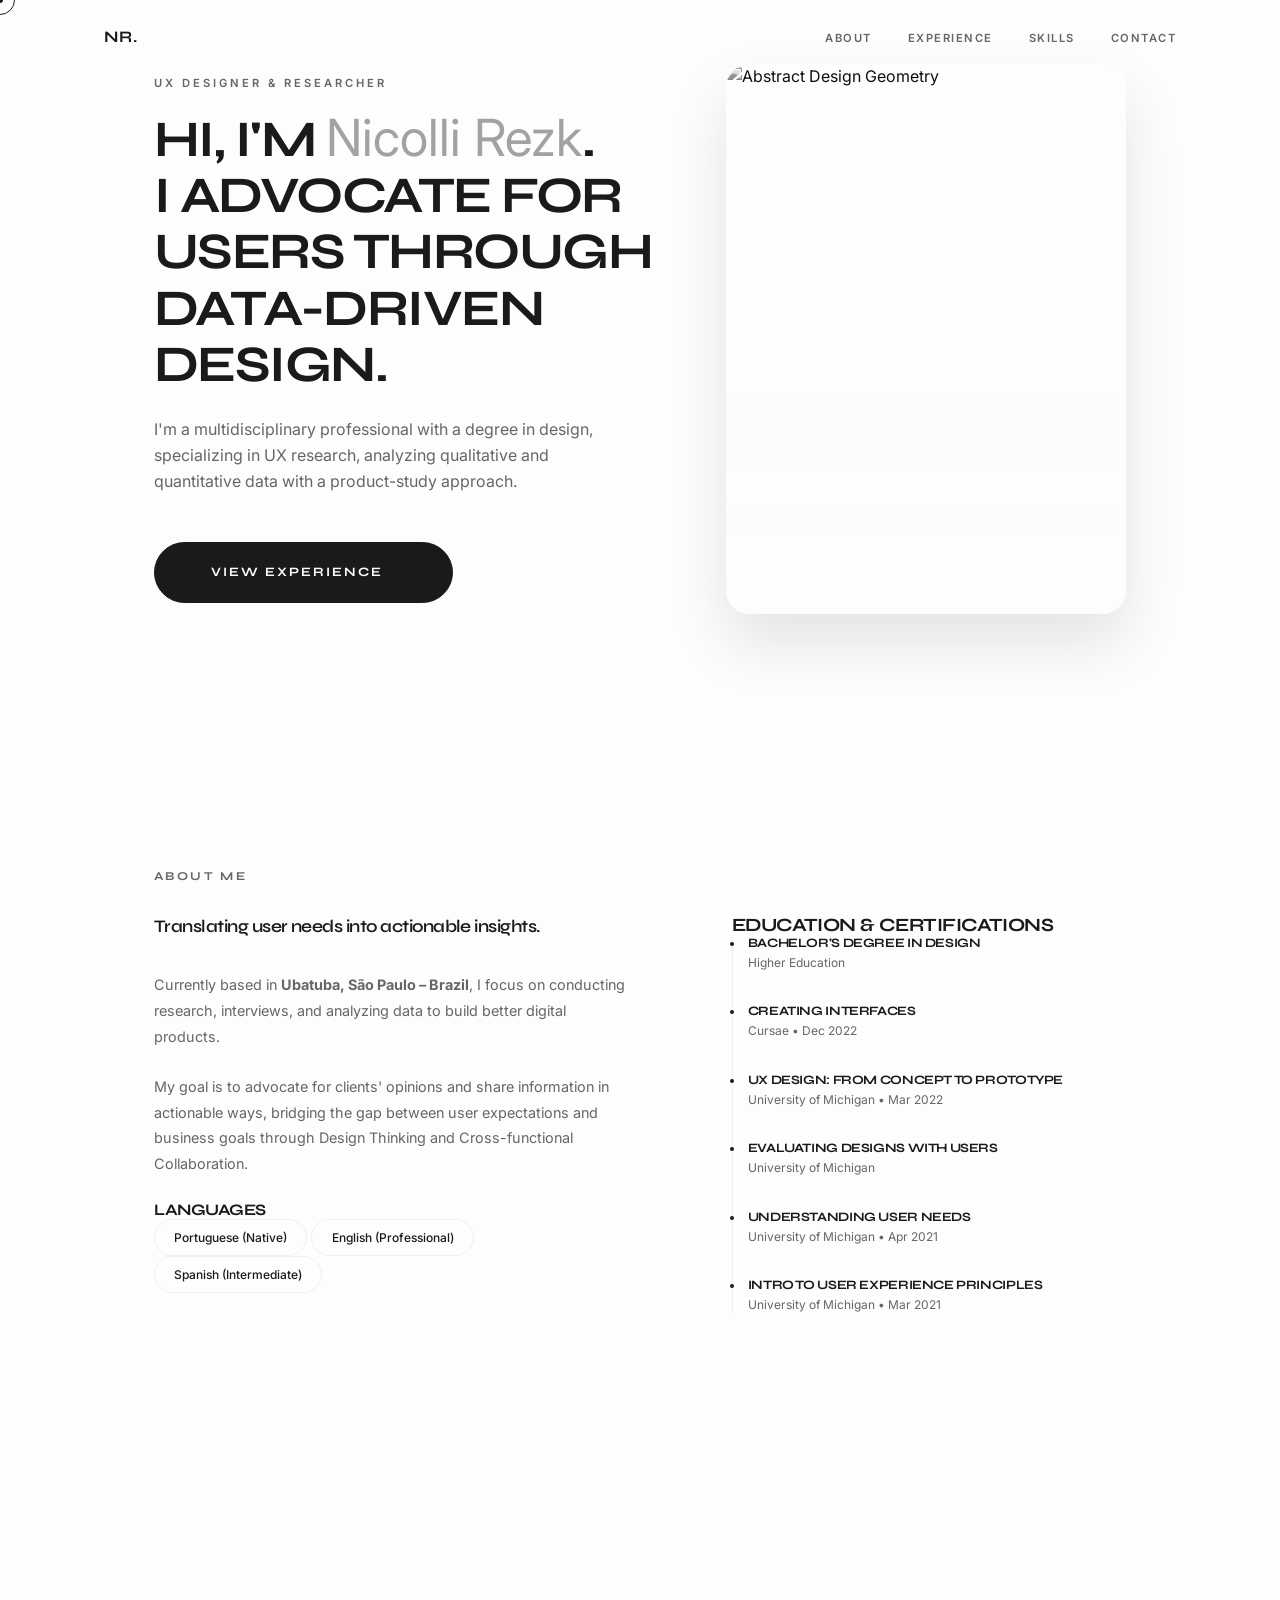
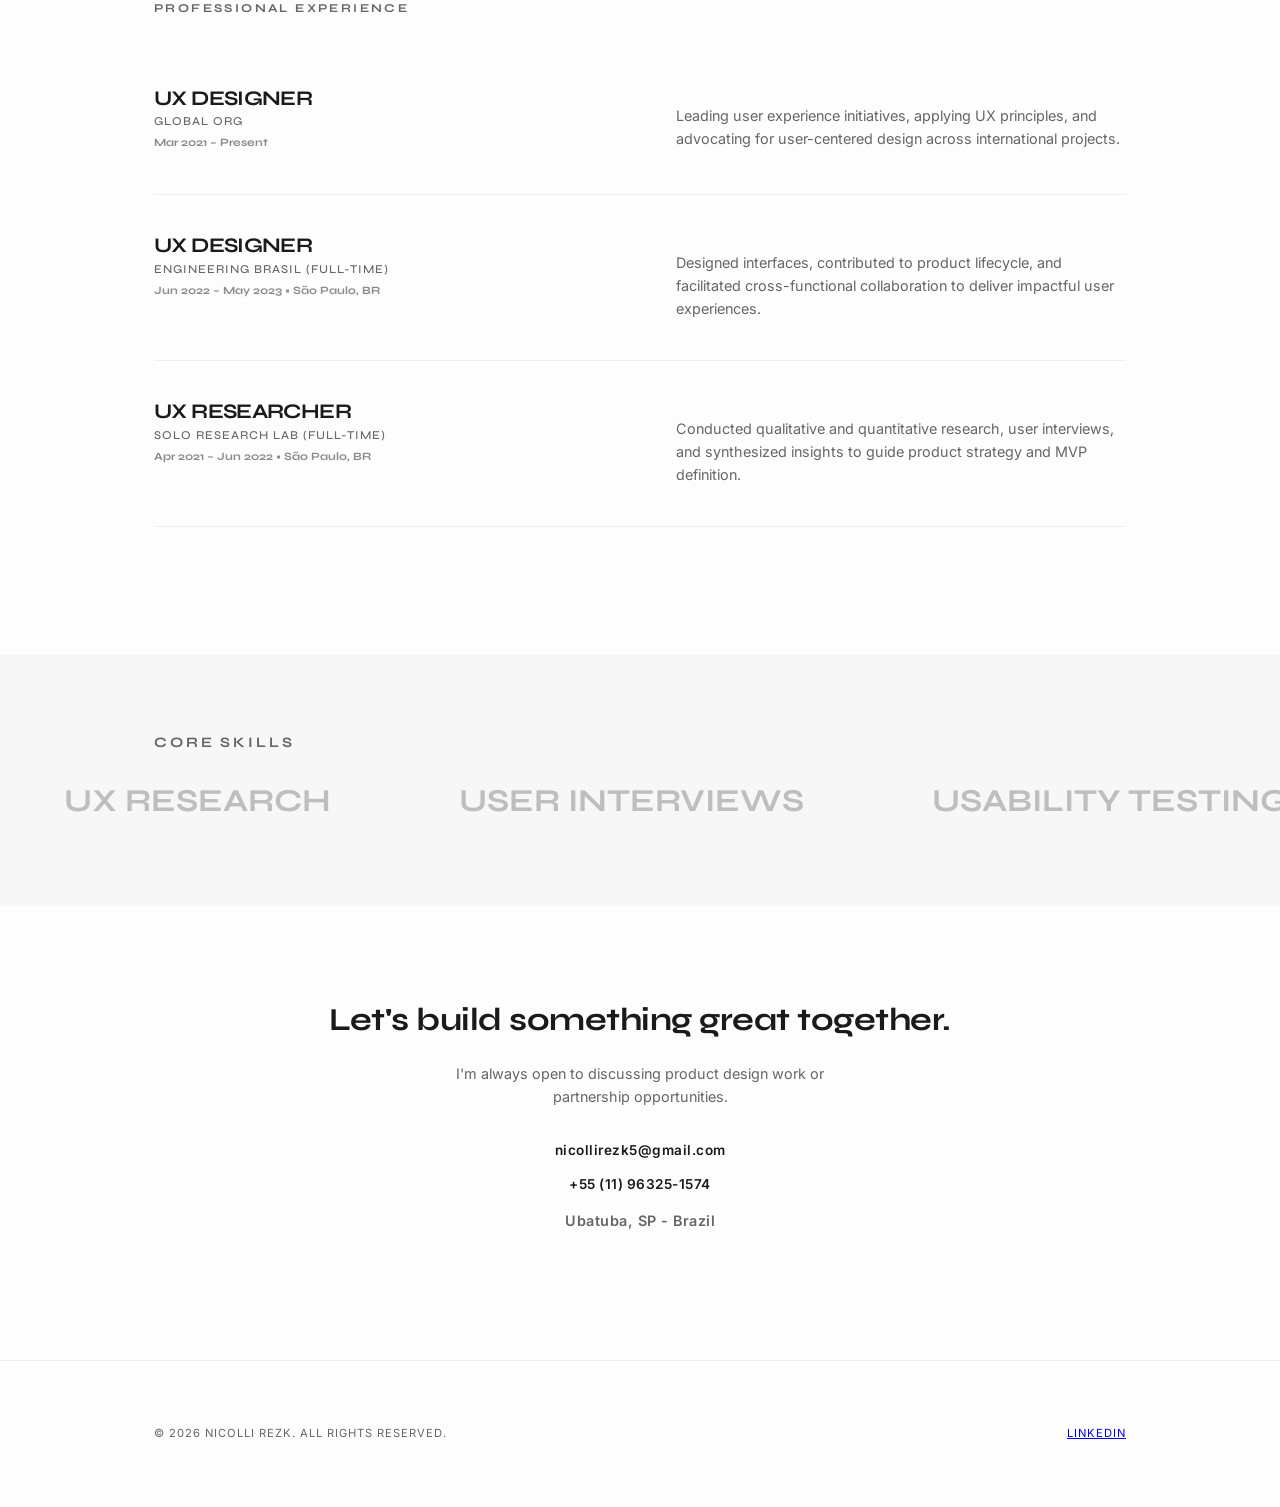
==== index.html @ 412aff03 "Initial commit: Portfolio UX Researcher" ====
<!DOCTYPE html>
<html lang="en">
<head>
    <meta charset="UTF-8">
    <meta name="viewport" content="width=device-width, initial-scale=1.0">
    <title>Nicolli Rezk | UX Designer & Researcher</title>
    <meta name="description" content="Portfolio of Nicolli Rezk, UX Designer and Researcher specializing in user-centric digital experiences.">
    <link rel="preconnect" href="https://fonts.googleapis.com">
    <link rel="preconnect" href="https://fonts.gstatic.com" crossorigin>
    <link href="https://fonts.googleapis.com/css2?family=Syne:wght@400;500;600;700;800&family=Inter:wght@300;400;500&display=swap" rel="stylesheet">
    <link rel="stylesheet" href="styles.css">
    <!-- Lucide Icons -->
    <script src="https://unpkg.com/lucide@latest"></script>
</head>
<body>
    
    <!-- Background Image -->
    <div class="bg-image"></div>

    <!-- Custom Cursor -->
    <div class="cursor"></div>
    <div class="cursor-follower"></div>

    <!-- Navigation -->
    <nav class="navbar" id="navbar">
        <div class="nav-container">
            <a href="#home" class="logo">NR.</a>
            <div class="nav-links">
                <a href="#about">About</a>
                <a href="#experience">Experience</a>
                <a href="#skills">Skills</a>
                <a href="#contact">Contact</a>
            </div>
            <div class="hamburger">
                <span></span>
                <span></span>
                <span></span>
            </div>
        </div>
    </nav>

    <main>
        <!-- Hero Section -->
        <section id="home" class="hero section">
            <div class="container hero-content">
                <div class="hero-text fade-up">
                    <p class="subtitle">UX Designer & Researcher</p>
                    <h1>Hi, I'm <span>Nicolli Rezk</span>. <br>I advocate for users through data-driven design.</h1>
                    <p class="description">
                        I'm a multidisciplinary professional with a degree in design, specializing in UX research, analyzing qualitative and quantitative data with a product-study approach.
                    </p>
                    <div class="hero-actions">
                        <a href="#experience" class="btn primary">View Experience</a>
                    </div>
                </div>
                
                <!-- Interactive Design Art -->
                <div class="hero-portrait-container fade-up">
                    <img src="https://images.unsplash.com/photo-1620641788421-7a1c342ea42e?q=80&w=2000&auto=format&fit=crop" alt="Abstract Design Geometry" class="hero-portrait">
                    <div class="portrait-overlay"></div>
                </div>
            </div>
            <div class="scroll-indicator">
                <div class="mouse">
                    <div class="wheel"></div>
                </div>
            </div>
        </section>

        <!-- About Section -->
        <section id="about" class="about section dark-section">
            <div class="container">
                <h2 class="section-title fade-up">About Me</h2>
                <div class="about-grid">
                    <div class="about-info fade-up delay-1">
                        <h3>Translating user needs into actionable insights.</h3>
                        <p>Currently based in <strong>Ubatuba, São Paulo – Brazil</strong>, I focus on conducting research, interviews, and analyzing data to build better digital products.</p>
                        <p>My goal is to advocate for clients' opinions and share information in actionable ways, bridging the gap between user expectations and business goals through Design Thinking and Cross-functional Collaboration.</p>
                        
                        <div class="languages mt-4">
                            <h4>Languages</h4>
                            <div class="tags">
                                <span class="tag">Portuguese (Native)</span>
                                <span class="tag">English (Professional)</span>
                                <span class="tag">Spanish (Intermediate)</span>
                            </div>
                        </div>
                    </div>
                    <div class="education fade-up delay-2">
                        <h3>Education & Certifications</h3>
                        <ul class="timeline">
                            <li>
                                <div class="timeline-dot"></div>
                                <h4>Bachelor's Degree in Design</h4>
                                <p>Higher Education</p>
                            </li>
                            <li>
                                <div class="timeline-dot"></div>
                                <h4>Creating Interfaces</h4>
                                <p>Cursae • Dec 2022</p>
                            </li>
                            <li>
                                <div class="timeline-dot"></div>
                                <h4>UX Design: From Concept to Prototype</h4>
                                <p>University of Michigan • Mar 2022</p>
                            </li>
                            <li>
                                <div class="timeline-dot"></div>
                                <h4>Evaluating Designs with Users</h4>
                                <p>University of Michigan</p>
                            </li>
                            <li>
                                <div class="timeline-dot"></div>
                                <h4>Understanding User Needs</h4>
                                <p>University of Michigan • Apr 2021</p>
                            </li>
                            <li>
                                <div class="timeline-dot"></div>
                                <h4>Intro to User Experience Principles</h4>
                                <p>University of Michigan • Mar 2021</p>
                            </li>
                        </ul>
                    </div>
                </div>
            </div>
        </section>

        <!-- Experience Section -->
        <section id="experience" class="experience section">
            <div class="container">
                <h2 class="section-title fade-up">Professional Experience</h2>
                <div class="experience-list">
                    
                    <div class="exp-card fade-up">
                        <div class="exp-header">
                            <div>
                                <h3>UX Designer</h3>
                                <h4>Global ORG</h4>
                            </div>
                            <span class="exp-date">Mar 2021 – Present</span>
                        </div>
                        <p class="exp-desc">Leading user experience initiatives, applying UX principles, and advocating for user-centered design across international projects.</p>
                    </div>

                    <div class="exp-card fade-up delay-1">
                        <div class="exp-header">
                            <div>
                                <h3>UX Designer</h3>
                                <h4>Engineering Brasil (Full-time)</h4>
                            </div>
                            <span class="exp-date">Jun 2022 – May 2023 • São Paulo, BR</span>
                        </div>
                        <p class="exp-desc">Designed interfaces, contributed to product lifecycle, and facilitated cross-functional collaboration to deliver impactful user experiences.</p>
                    </div>

                    <div class="exp-card fade-up delay-2">
                        <div class="exp-header">
                            <div>
                                <h3>UX Researcher</h3>
                                <h4>Solo Research Lab (Full-time)</h4>
                            </div>
                            <span class="exp-date">Apr 2021 – Jun 2022 • São Paulo, BR</span>
                        </div>
                        <p class="exp-desc">Conducted qualitative and quantitative research, user interviews, and synthesized insights to guide product strategy and MVP definition.</p>
                    </div>

                </div>
            </div>
        </section>

        <!-- Core Skills -->
        <section id="skills" class="skills-carousel-section">
            <h2 class="section-title container">Core Skills</h2>
            <div class="skills-marquee">
                <div class="skills-track">
                    <div class="skill-item">UX Research</div>
                    <div class="skill-item">User Interviews</div>
                    <div class="skill-item">Usability Testing</div>
                    <div class="skill-item">Journey Mapping</div>
                    <div class="skill-item">Personas</div>
                    <div class="skill-item">Wireframing</div>
                    <div class="skill-item">Prototyping</div>
                    <div class="skill-item">Information Architecture</div>
                    <div class="skill-item">Data Analysis</div>
                    <div class="skill-item">Design Thinking</div>
                    <!-- Duplicate for Infinite effect -->
                    <div class="skill-item">UX Research</div>
                    <div class="skill-item">User Interviews</div>
                    <div class="skill-item">Usability Testing</div>
                    <div class="skill-item">Journey Mapping</div>
                    <div class="skill-item">Personas</div>
                    <div class="skill-item">Wireframing</div>
                    <div class="skill-item">Prototyping</div>
                    <div class="skill-item">Information Architecture</div>
                    <div class="skill-item">Data Analysis</div>
                    <div class="skill-item">Design Thinking</div>
                </div>
            </div>
        </section>

        <!-- Contact / Footer -->
        <section id="contact" class="contact section">
            <div class="container contact-container fade-up">
                <h2>Let's build something great together.</h2>
                <p>I'm always open to discussing product design work or partnership opportunities.</p>
                
                <div class="contact-info">
                    <a href="mailto:nicollirezk5@gmail.com" class="contact-link">
                        <i data-lucide="mail" class="icon"></i> nicollirezk5@gmail.com
                    </a>
                    <a href="tel:+5511963251574" class="contact-link">
                        <i data-lucide="phone" class="icon"></i> +55 (11) 96325-1574
                    </a>
                    <p class="contact-link">
                        <i data-lucide="map-pin" class="icon"></i> Ubatuba, SP - Brazil
                    </p>
                </div>
            </div>
        </section>
    </main>

    <footer class="footer">
        <div class="container footer-content">
            <p>&copy; 2026 Nicolli Rezk. All rights reserved.</p>
            <div class="footer-social">
                <a href="https://www.linkedin.com/in/nicolli-rezk-496417206/" target="_blank" rel="noopener noreferrer">LinkedIn</a>
            </div>
        </div>
    </footer>

    <script src="script.js"></script>
    <script>
        lucide.createIcons();
    </script>
</body>
</html>
---- styles.css ----
:root {
    --bg-primary: #fdfdfd; 
    --bg-secondary: #f7f7f7;
    --text-primary: #1a1a1a; 
    --text-secondary: #666666;
    --accent: #000000;
    --border-color: rgba(0, 0, 0, 0.06);
    --font-heading: 'Syne', sans-serif;
    --font-body: 'Inter', sans-serif;
    --transition: all 0.5s cubic-bezier(0.2, 1, 0.3, 1);
}

@media (prefers-color-scheme: dark) {
    :root {
        --bg-primary: #0a0a0a;
        --bg-secondary: #111111;
        --text-primary: #f0f0f0;
        --text-secondary: #999999;
        --accent: #ffffff;
        --border-color: rgba(255, 255, 255, 0.06);
    }
}

* { margin: 0; padding: 0; box-sizing: border-box; }
html { scroll-behavior: smooth; font-size: 16px; }
body {
    font-family: var(--font-body);
    background-color: var(--bg-primary);
    color: var(--text-primary);
    line-height: 1.6;
    overflow-x: hidden;
    cursor: none;
    -webkit-font-smoothing: antialiased;
}

/* Background Image - Topographical Abstract Drawing */
.bg-image {
    position: fixed;
    top: 0; left: 0;
    width: 100vw; height: 100vh;
    background-image: url('https://images.unsplash.com/photo-1508739773434-c26b3d09e071?q=80&w=2000&auto=format&fit=crop');
    background-size: cover;
    background-position: center;
    opacity: 0.1; /* High-end subtlety */
    z-index: -2;
    pointer-events: none;
    filter: grayscale(100%) contrast(1.3) brightness(1);
    mix-blend-mode: multiply;
}

/* Grainy Texture Overlay */
body::after {
    content: "";
    position: fixed;
    top: 0; left: 0;
    width: 100%; height: 100%;
    background-image: url('https://grainy-gradients.vercel.app/noise.svg');
    opacity: 0.05;
    pointer-events: none;
    z-index: 9999;
    filter: contrast(150%) brightness(1000%);
}

/* Cursor */
.cursor { width: 6px; height: 6px; background: var(--text-primary); border-radius: 50%; position: fixed; pointer-events: none; z-index: 10000; transform: translate(-50%, -50%); }
.cursor-follower { width: 30px; height: 30px; border: 1px solid var(--text-primary); border-radius: 50%; position: fixed; pointer-events: none; z-index: 9999; transform: translate(-50%, -50%); transition: width 0.3s, height 0.3s, opacity 0.3s; }

/* Typography */
h1, h2, h3, h4, .logo { font-family: var(--font-heading); font-weight: 700; letter-spacing: -0.03em; line-height: 1.1; text-transform: uppercase; }
.section-title { font-size: 0.75rem; font-weight: 700; letter-spacing: 0.2em; color: var(--text-secondary); margin-bottom: 2rem; display: block; text-transform: uppercase; }

/* Navbar */
.navbar { position: fixed; top: 0; width: 100%; padding: 1.5rem 0; z-index: 1000; transition: var(--transition); }
.nav-container { display: flex; justify-content: space-between; align-items: center; max-width: 1200px; margin: 0 auto; padding: 0 5%; }
.logo { font-size: 1rem; text-decoration: none; color: var(--text-primary); letter-spacing: 1px; }
.nav-links a { text-decoration: none; color: var(--text-secondary); margin-left: 2rem; font-size: 0.7rem; font-weight: 600; letter-spacing: 1.5px; text-transform: uppercase; transition: var(--transition); }
.nav-links a:hover { color: var(--text-primary); }

/* Sections */
.section { padding: 8rem 0; }
.container { max-width: 1100px; margin: 0 auto; padding: 0 5%; }

/* Hero */
.hero { min-height: 80vh; display: flex; flex-direction: column; justify-content: center; padding-top: 4rem; }

/* Hero Portrait Interactivity */
.hero-content {
    display: flex;
    justify-content: space-between;
    align-items: center;
    gap: 4rem;
}

.hero-text {
    flex: 1.2;
    z-index: 10;
}

.hero-portrait-container {
    flex: 0 0 400px;
    height: 550px;
    position: relative;
    border-radius: 24px;
    overflow: hidden;
    cursor: pointer;
    box-shadow: 0 30px 60px rgba(0,0,0,0.1);
    transition: all 0.8s cubic-bezier(0.2, 1, 0.3, 1);
}

.hero-portrait {
    width: 100%;
    height: 100%;
    object-fit: cover;
    filter: grayscale(100%) contrast(1.1);
    transition: all 1.2s cubic-bezier(0.19, 1, 0.22, 1);
}

.hero-portrait-container:hover .hero-portrait {
    filter: grayscale(0%) contrast(1.1) brightness(1.0);
    transform: scale(1.05);
}

.portrait-overlay {
    position: absolute;
    top: 0; left: 0;
    width: 100%; height: 100%;
    background: linear-gradient(to bottom, transparent 60%, var(--bg-primary) 100%);
    pointer-events: none;
    z-index: 11;
}

.hero-portrait-container:hover {
    transform: translateY(-10px);
    box-shadow: 0 40px 100px rgba(0, 0, 0, 0.15); /* Sleek Shadow */
}

@media (max-width: 992px) {
    .hero-content {
        flex-direction: column;
        text-align: center;
        gap: 3rem;
    }
    .hero-portrait-container {
        flex: 0 0 auto;
        width: 100%;
        max-width: 320px;
        height: 420px;
    }
}

.subtitle { font-size: 0.7rem; font-weight: 600; color: var(--text-secondary); margin-bottom: 1rem; letter-spacing: 3px; text-transform: uppercase; }
.hero h1 { font-size: clamp(2rem, 5vw, 3.2rem); margin-bottom: 1.5rem; max-width: 900px; }
.hero h1 span { font-weight: 400; opacity: 0.4; font-family: var(--font-body); text-transform: none; letter-spacing: 0; }
.hero .description { font-size: 1rem; max-width: 450px; color: var(--text-secondary); margin-bottom: 3rem; font-weight: 400; }

/* Buttons - Premium Design */
.btn {
    display: inline-flex; align-items: center; justify-content: center;
    padding: 1.2rem 3.5rem; border-radius: 100px;
    text-decoration: none; font-weight: 700; font-family: var(--font-heading);
    text-transform: uppercase; font-size: 0.8rem; letter-spacing: 2px;
    transition: all 0.5s cubic-bezier(0.19, 1, 0.22, 1);
    position: relative; overflow: hidden; z-index: 1;
}

.btn.primary {
    background: var(--text-primary);
    color: var(--bg-primary);
    border: 1px solid var(--text-primary);
}

.btn.primary::before {
    content: '';
    position: absolute; top: 0; left: 0; width: 0%; height: 100%;
    background: var(--bg-primary);
    transition: all 0.5s cubic-bezier(0.19, 1, 0.22, 1);
    z-index: -1;
}

.btn.primary:hover {
    color: var(--text-primary);
    transform: translateY(-5px);
}

.btn.primary:hover::before {
    width: 100%;
}

.btn.primary::after {
    content: ' →';
    opacity: 0;
    transform: translateX(-10px);
    transition: all 0.5s cubic-bezier(0.19, 1, 0.22, 1);
}

.btn.primary:hover::after {
    opacity: 1;
    transform: translateX(5px);
}

.btn.secondary {
    margin-left: 1.5rem;
    border: 1px solid var(--border-color);
    color: var(--text-secondary);
}

.btn.secondary:hover {
    border-color: var(--text-primary);
    color: var(--text-primary);
    background: var(--bg-secondary);
}

/* About & Education */
.about-grid { display: grid; grid-template-columns: 1.1fr 0.9fr; gap: 6rem; margin-top: 2rem; }
.about-info h3 { font-size: 1.1rem; line-height: 1.4; margin-bottom: 2rem; text-transform: none; font-weight: 600; }
.about-info p { color: var(--text-secondary); margin-bottom: 1.5rem; font-size: 0.9rem; line-height: 1.8; }
.tag { 
    padding: 0.5rem 1.2rem; 
    border: 1px solid var(--border-color); 
    border-radius: 100px; 
    font-size: 0.75rem; 
    font-weight: 500; 
    color: var(--text-primary); 
    display: inline-flex;
    align-items: center;
    white-space: nowrap;
    transition: var(--transition);
}

.tag:hover {
    border-color: var(--text-primary);
    background: var(--bg-secondary);
}

.timeline h3 { font-size: 0.7rem; font-weight: 700; color: var(--text-secondary); margin-bottom: 2rem; text-transform: uppercase; letter-spacing: 2px; }
.timeline { list-style: none; position: relative; padding-left: 1rem; }
.timeline::before { content: ''; position: absolute; left: 0; top: 5px; bottom: 0; width: 1px; background-color: var(--border-color); }
.timeline li { margin-bottom: 2rem; position: relative; }
.timeline-dot { position: absolute; left: -1rem; top: 6px; width: 4px; height: 4px; border-radius: 50%; background-color: var(--text-primary); transform: translateX(-2px); }
.timeline h4 { font-size: 0.8rem; font-weight: 700; margin-bottom: 0.2rem; text-transform: uppercase; }
.timeline p { color: var(--text-secondary); font-size: 0.75rem; }

/* Experience */
.exp-card { padding: 2.5rem 0; border-bottom: 1px solid var(--border-color); display: flex; justify-content: space-between; align-items: flex-start; }
.exp-header h3 { font-size: 1.3rem; margin-bottom: 0.3rem; }
.exp-header h4 { font-size: 0.75rem; color: var(--text-secondary); font-weight: 500; letter-spacing: 1px; }
.exp-date { font-family: var(--font-heading); font-size: 0.7rem; font-weight: 700; opacity: 0.5; }
.exp-desc { font-size: 0.9rem; color: var(--text-secondary); max-width: 450px; margin-top: 1rem; }

/* Skills Carousel (Marquee) */
.skills-carousel-section { padding: 5rem 0; overflow: hidden; background: var(--bg-secondary); }
.skills-carousel-section .section-title { font-size: 0.9rem; margin-bottom: 1.5rem; }
.skills-marquee { display: flex; overflow: hidden; user-select: none; }
.skills-track { display: flex; flex-shrink: 0; white-space: nowrap; animation: marquee 60s linear infinite; }
.skills-track:hover { animation-play-state: paused; }
.skills-carousel-section .skill-item {
    font-family: var(--font-heading); 
    font-size: clamp(1.2rem, 3vw, 2rem);
    font-weight: 700; 
    text-transform: uppercase; 
    letter-spacing: 0px;
    padding: 0 4rem; 
    color: var(--text-primary); 
    opacity: 0.25; 
    transition: 0.5s cubic-bezier(0.2, 1, 0.3, 1);
}
.skills-carousel-section .skill-item:hover { 
    opacity: 1; 
    transform: scale(1.05);
}

@keyframes marquee {
    from { transform: translateX(0); }
    to { transform: translateX(-50%); }
}

/* Contact (Smaller) */
.contact { padding: 6rem 0; text-align: center; }
.contact h2 { font-size: clamp(1.5rem, 4vw, 2rem); margin-bottom: 1.5rem; text-transform: none; letter-spacing: -0.5px; }
.contact p { font-size: 0.9rem; color: var(--text-secondary); margin-bottom: 2rem; max-width: 400px; margin-left: auto; margin-right: auto; }
.contact-info { display: flex; flex-direction: column; gap: 0.8rem; align-items: center; }
.contact-link { font-size: 0.85rem; font-weight: 600; text-decoration: none; color: var(--text-primary); transition: 0.3s; letter-spacing: 0.5px; }
.contact-link:hover { opacity: 0.6; }

/* Footer */
.footer { padding: 4rem 0; border-top: 1px solid var(--border-color); }
.footer-content { display: flex; justify-content: space-between; color: var(--text-secondary); font-size: 0.7rem; letter-spacing: 1px; text-transform: uppercase; }

/* Mobile Navigation - Premium Refinement */
.hamburger {
    display: none;
    flex-direction: column;
    gap: 6px;
    cursor: pointer;
    z-index: 2000;
}

.hamburger span {
    width: 25px;
    height: 2px;
    background-color: var(--text-primary);
    transition: var(--transition);
}

@media (max-width: 768px) {
    /* Base Spacing */
    .section { padding: 5rem 0; }
    .container { padding: 0 10%; }
    
    /* Premium Fullscreen Menu */
    .hamburger { 
        display: flex; 
        flex-direction: column;
        justify-content: space-between;
        width: 30px;
        height: 20px;
        cursor: pointer;
        z-index: 2000;
    }
    
    .hamburger span {
        width: 100%;
        height: 2px;
        background-color: var(--text-primary);
        transition: all 0.3s ease;
    }
    
    .hamburger.toggle span:nth-child(1) {
        transform: translateY(9px) rotate(45deg);
    }
    .hamburger.toggle span:nth-child(2) {
        opacity: 0;
    }
    .hamburger.toggle span:nth-child(3) {
        transform: translateY(-9px) rotate(-45deg);
    }

    .nav-links {
        position: fixed; top: 0; right: -100%;
        width: 100%; height: 100vh;
        background-color: var(--bg-primary);
        display: flex; flex-direction: column;
        justify-content: center; align-items: center;
        gap: 2rem; transition: all 0.6s cubic-bezier(0.23, 1, 0.32, 1);
        z-index: 1500;
    }
    .nav-links.active { right: 0; }
    .nav-links a { font-size: 1.8rem; font-weight: 800; }

    /* Hero Mobile Redesign - Image First */
    .hero { min-height: 100vh; padding-top: 6rem; display: block; text-align: center; }
    .hero-content { display: block; }
    
    .hero-portrait-container {
        width: 100%; height: 350px;
        margin-bottom: 3rem;
        border-radius: 20px;
        flex: none;
    }

    .hero-text { text-align: center; }
    .hero h1 { font-size: 2.2rem; line-height: 1.1; margin-bottom: 1.5rem; letter-spacing: -1px; }
    .hero .description { font-size: 1rem; margin: 0 auto 3rem; line-height: 1.6; max-width: 100%; }
    
    /* About Mobile Redesign */
    .about-grid { display: block; margin-top: 2rem; }
    .about-info { margin-bottom: 5rem; text-align: left; }
    .about-info h3 { font-size: 1.2rem; line-height: 1.3; margin-bottom: 2rem; color: var(--text-primary); }
    .about-info p { font-size: 0.95rem; line-height: 1.8; margin-bottom: 1.5rem; opacity: 0.9; }
    
    .tags { gap: 0.4rem; margin-top: 2rem; }
    .tag { padding: 0.4rem 1rem; font-size: 0.65rem; }

    .education { border-top: 1px solid var(--border-color); padding-top: 4rem; margin-top: 2rem; }
    .education h3 { margin-bottom: 2.5rem; font-size: 0.75rem; }
    .timeline li { margin-bottom: 2.5rem; }
    .timeline h4 { font-size: 0.9rem; margin-bottom: 0.3rem; }
    .timeline p { font-size: 0.8rem; line-height: 1.5; }

    /* Experience Mobile Redesign */
    .exp-card { padding: 2.5rem 0; border-bottom: 1px solid var(--border-color); display: block; text-align: left; }
    .exp-header { display: block; margin-bottom: 1rem; }
    .exp-header h3 { font-size: 1.25rem; margin-bottom: 0.3rem; }
    .exp-date { display: block; margin-top: 0.5rem; opacity: 0.6; font-size: 0.7rem; }
    .exp-desc { font-size: 0.9rem; line-height: 1.6; margin-top: 1rem; opacity: 0.8; }

    /* Contact Mobile Redesign */
    .contact { text-align: center; padding: 4rem 0; }
    .contact h2 { font-size: 1.8rem; }
    .contact-link { font-size: 1.1rem; margin: 0 0 1rem 0; display: block; }

    /* Hygiene */
    .cursor, .cursor-follower { display: none !important; }
    body { cursor: auto !important; }
    .btn { width: 100%; margin: 1rem 0 0 0 !important; }
}
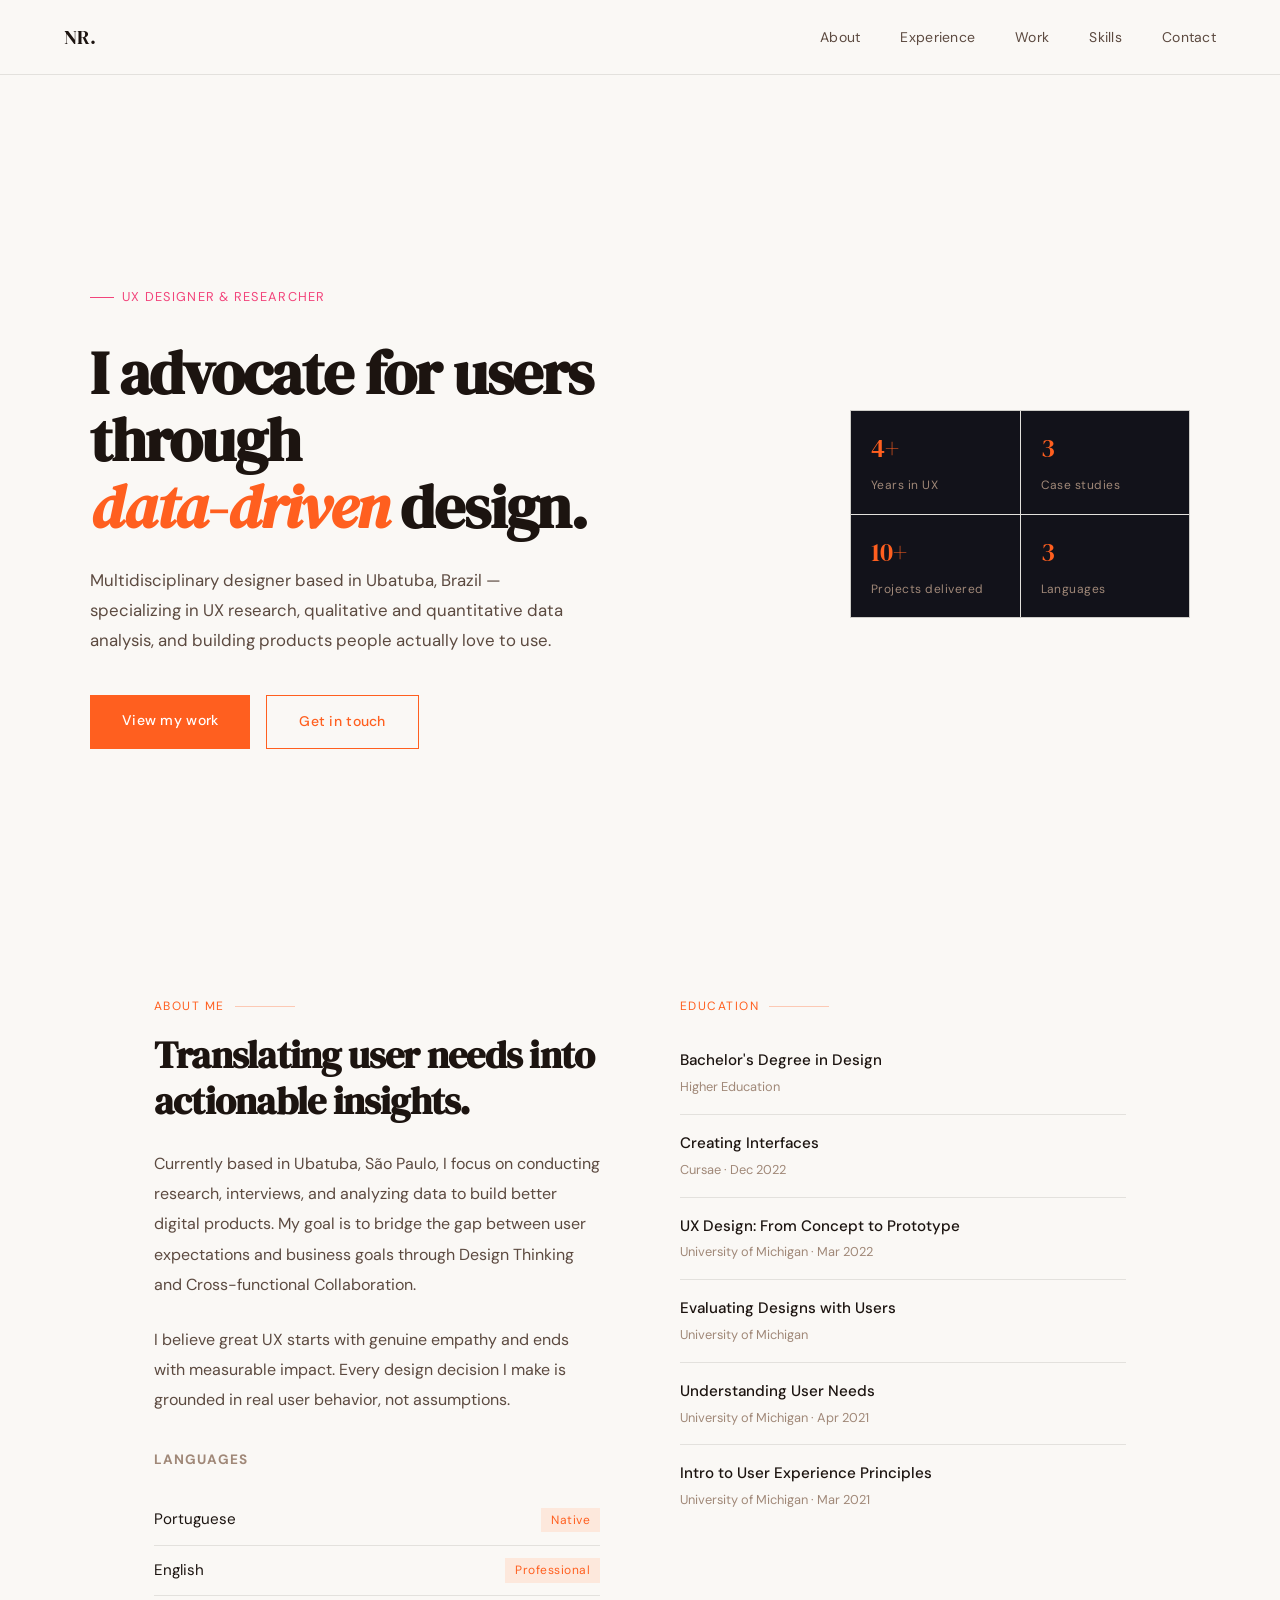
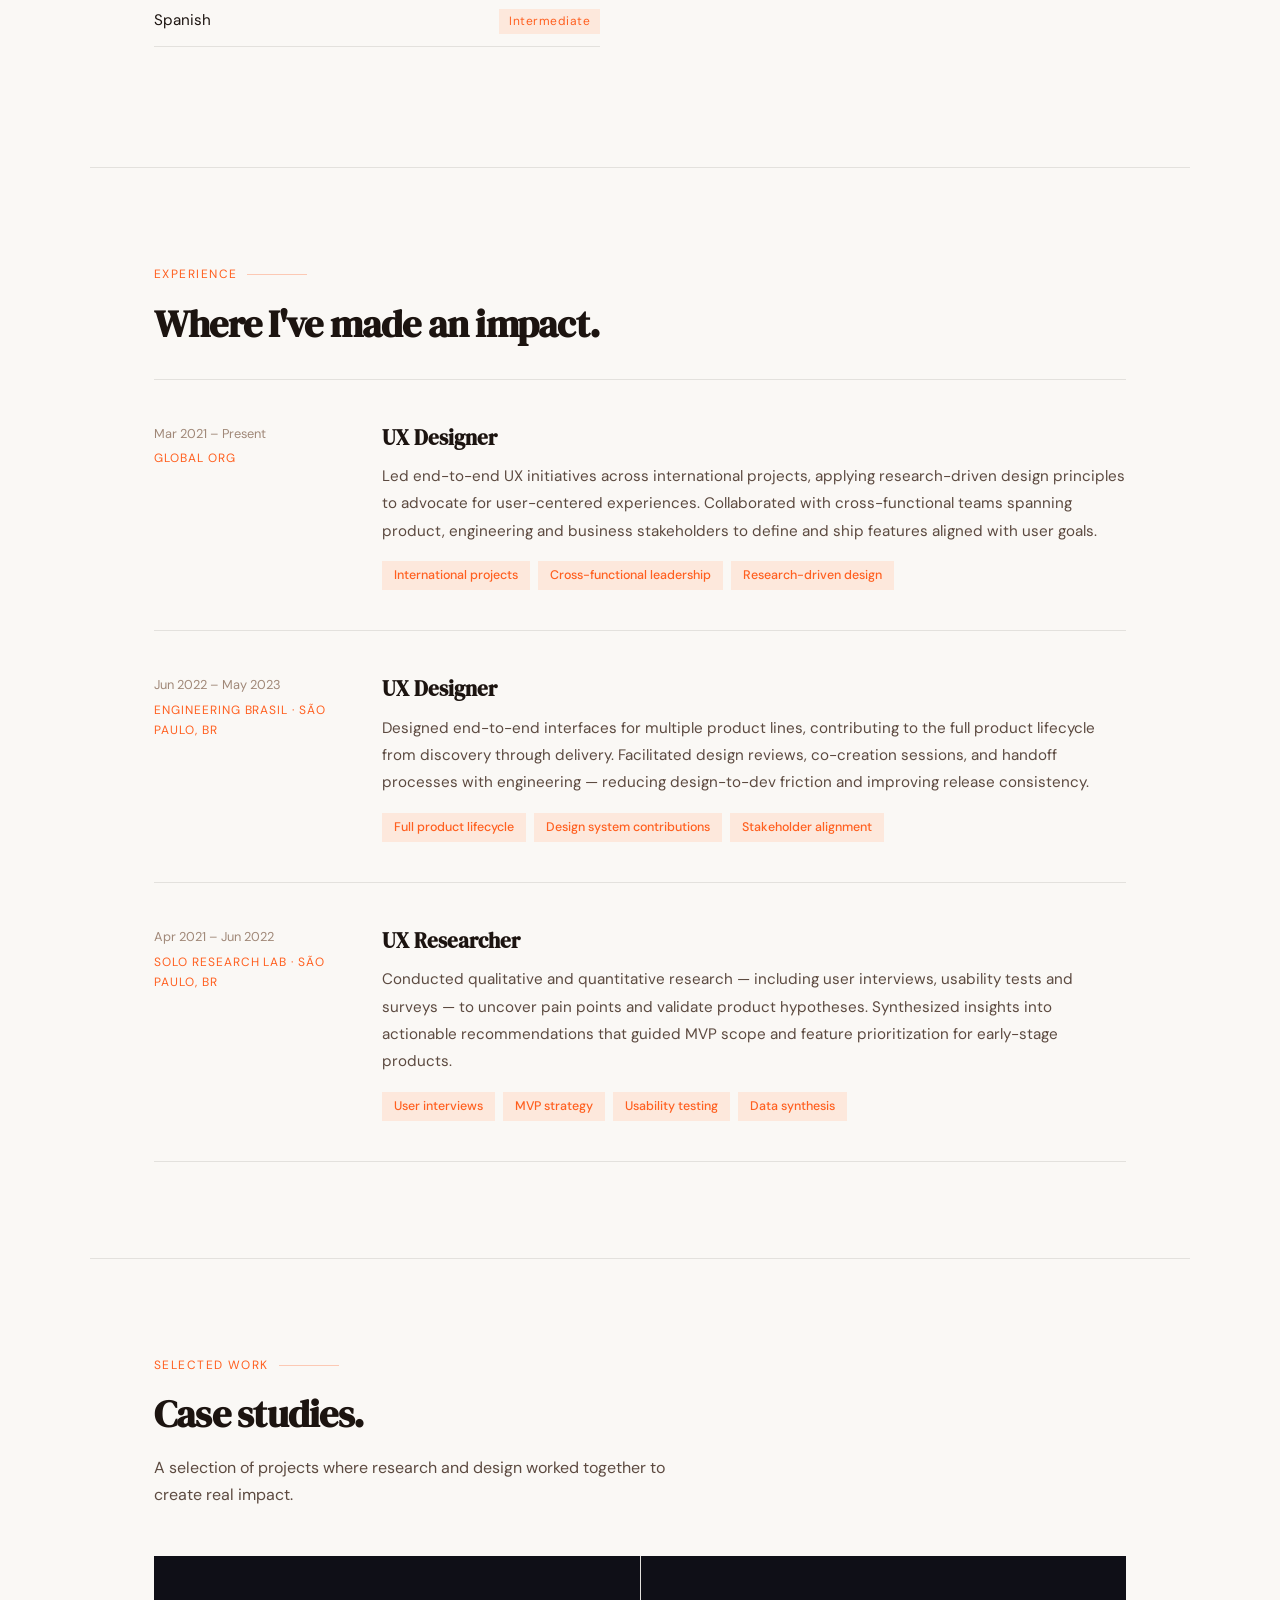
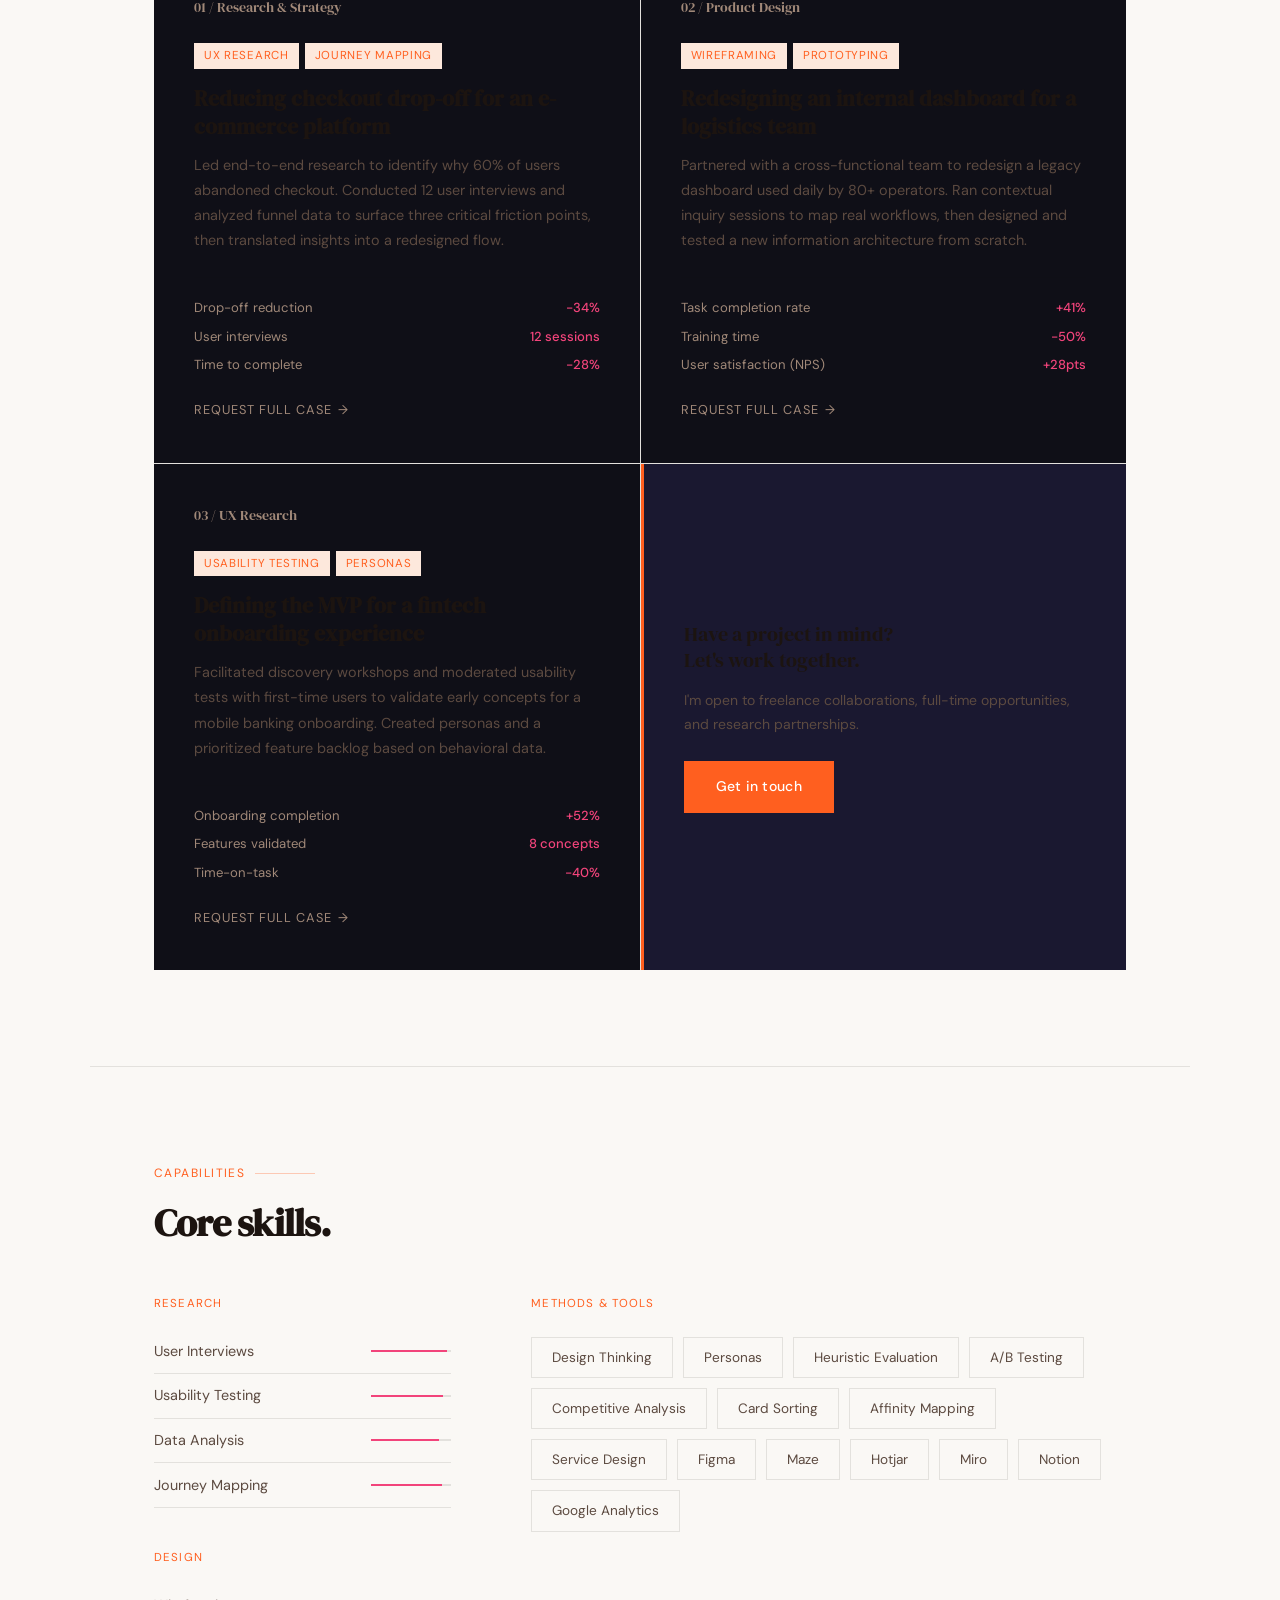
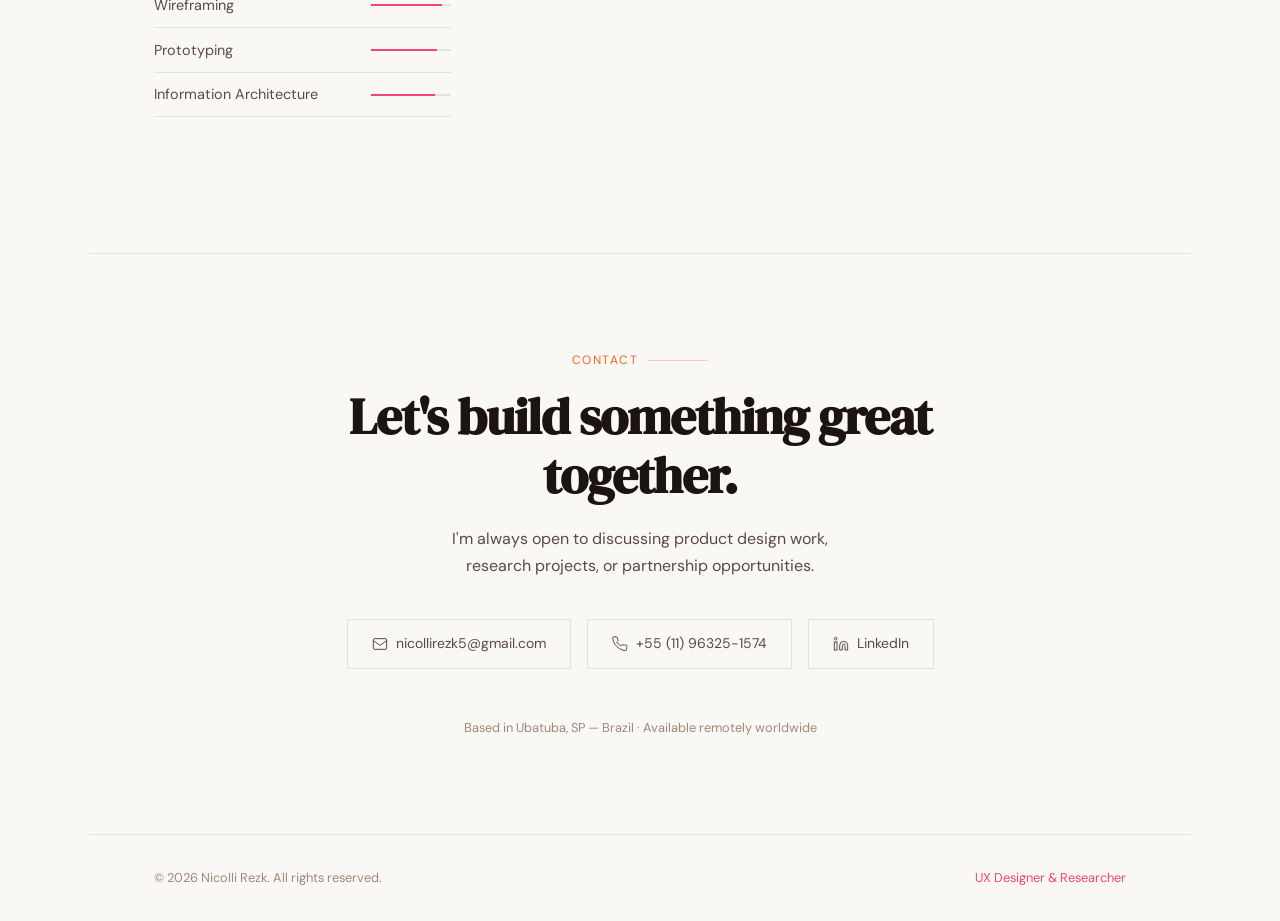
==== commit 5a608ca5: "Update portfolio with new UX Designer & Researcher design" ====
--- a/index.html
+++ b/index.html
@@ -1,236 +1,676 @@
 <!DOCTYPE html>
 <html lang="en">
 <head>
-    <meta charset="UTF-8">
-    <meta name="viewport" content="width=device-width, initial-scale=1.0">
-    <title>Nicolli Rezk | UX Designer & Researcher</title>
-    <meta name="description" content="Portfolio of Nicolli Rezk, UX Designer and Researcher specializing in user-centric digital experiences.">
-    <link rel="preconnect" href="https://fonts.googleapis.com">
-    <link rel="preconnect" href="https://fonts.gstatic.com" crossorigin>
-    <link href="https://fonts.googleapis.com/css2?family=Syne:wght@400;500;600;700;800&family=Inter:wght@300;400;500&display=swap" rel="stylesheet">
-    <link rel="stylesheet" href="styles.css">
-    <!-- Lucide Icons -->
-    <script src="https://unpkg.com/lucide@latest"></script>
+<meta charset="UTF-8" />
+<meta name="viewport" content="width=device-width, initial-scale=1.0" />
+<title>Nicolli Rezk | UX Designer & Researcher</title>
+<link rel="preconnect" href="https://fonts.googleapis.com" />
+<link href="https://fonts.googleapis.com/css2?family=DM+Serif+Display:ital@0;1&family=DM+Sans:wght@300;400;500&display=swap" rel="stylesheet" />
+<style>
+  :root {
+    --cream: #FAF8F5;
+    --ink: #1C1410;
+    --ink-soft: #5C4A40;
+    --ink-muted: #A08878;
+    --accent: #FF5F1F;
+    --accent-light: #FDE8DC;
+    --accent2: #F2447B;
+    --border: rgba(28,20,16,0.1);
+    --serif: 'DM Serif Display', serif;
+    --sans: 'DM Sans', sans-serif;
+  }
+
+  *, *::before, *::after { box-sizing: border-box; margin: 0; padding: 0; }
+
+  html { scroll-behavior: smooth; }
+
+  body {
+    font-family: var(--sans);
+    background: var(--cream);
+    color: var(--ink);
+    font-size: 16px;
+    line-height: 1.7;
+    overflow-x: hidden;
+  }
+
+  /* NAV */
+  nav {
+    position: fixed; top: 0; left: 0; right: 0; z-index: 100;
+    display: flex; justify-content: space-between; align-items: center;
+    padding: 1.25rem 4rem;
+    background: rgba(250,248,245,0.92);
+    backdrop-filter: blur(12px);
+    border-bottom: 1px solid var(--border);
+  }
+  .nav-logo {
+    font-family: var(--serif);
+    font-size: 1.25rem;
+    color: var(--ink);
+    text-decoration: none;
+    letter-spacing: -0.01em;
+  }
+  .nav-links { display: flex; gap: 2.5rem; list-style: none; }
+  .nav-links a {
+    text-decoration: none;
+    font-size: 0.875rem;
+    color: var(--ink-soft);
+    font-weight: 400;
+    letter-spacing: 0.02em;
+    transition: color 0.2s;
+  }
+  .nav-links a:hover { color: var(--accent); }
+
+  /* SECTIONS */
+  section { padding: 6rem 4rem; max-width: 1100px; margin: 0 auto; }
+  section + section { border-top: 1px solid var(--border); }
+
+  /* HERO */
+  #home {
+    min-height: 100vh;
+    display: flex;
+    align-items: center;
+    padding-top: 8rem;
+    max-width: 1100px;
+    margin: 0 auto;
+    gap: 4rem;
+  }
+  .hero-left { flex: 1; }
+  .hero-tag {
+    display: inline-flex; align-items: center; gap: 8px;
+    font-size: 0.8rem; letter-spacing: 0.1em; text-transform: uppercase;
+    color: var(--accent2); margin-bottom: 2rem;
+  }
+  .hero-tag::before {
+    content: ''; display: block;
+    width: 24px; height: 1px; background: var(--accent2);
+  }
+  .hero-heading {
+    font-family: var(--serif);
+    font-size: clamp(2.4rem, 5vw, 3.8rem);
+    line-height: 1.1;
+    letter-spacing: -0.02em;
+    color: var(--ink);
+    margin-bottom: 1.5rem;
+  }
+  .hero-heading em {
+    font-style: italic;
+    color: var(--accent);
+  }
+  .hero-sub {
+    font-size: 1.05rem;
+    color: var(--ink-soft);
+    max-width: 480px;
+    line-height: 1.8;
+    margin-bottom: 2.5rem;
+  }
+  .hero-ctas { display: flex; gap: 1rem; flex-wrap: wrap; }
+  .btn-primary {
+    display: inline-block;
+    padding: 0.875rem 2rem;
+    background: var(--accent);
+    color: #fff;
+    text-decoration: none;
+    font-size: 0.875rem;
+    font-weight: 500;
+    letter-spacing: 0.02em;
+    transition: background 0.2s, transform 0.15s;
+  }
+  .btn-primary:hover { background: var(--accent2); color: #0A0A0F; transform: translateY(-1px); }
+  .btn-secondary {
+    display: inline-block;
+    padding: 0.875rem 2rem;
+    border: 1px solid var(--accent);
+    color: var(--accent);
+    text-decoration: none;
+    font-size: 0.875rem;
+    font-weight: 500;
+    letter-spacing: 0.02em;
+    transition: background 0.2s, color 0.2s;
+  }
+  .btn-secondary:hover { background: var(--accent); color: #fff; }
+
+  .hero-right {
+    flex-shrink: 0;
+    width: 340px;
+  }
+  .hero-stats {
+    display: grid; grid-template-columns: 1fr 1fr;
+    gap: 1px; background: var(--border);
+    border: 1px solid var(--border);
+  }
+  .stat-box {
+    background: #12121A;
+    padding: 1rem 1.25rem;
+  }
+  .stat-num {
+    font-family: var(--serif);
+    font-size: 1.6rem;
+    color: var(--accent);
+    display: block;
+  }
+  .stat-label {
+    font-size: 0.75rem;
+    color: var(--ink-muted);
+    letter-spacing: 0.04em;
+  }
+
+  /* ABOUT */
+  .about-grid { display: grid; grid-template-columns: 1fr 1fr; gap: 5rem; align-items: start; }
+  .section-eyebrow {
+    font-size: 0.75rem;
+    letter-spacing: 0.12em;
+    text-transform: uppercase;
+    color: var(--accent);
+    margin-bottom: 1rem;
+    display: flex; align-items: center; gap: 10px;
+  }
+  .section-eyebrow::after { content: ''; flex: 1; height: 1px; background: var(--accent); opacity: 0.3; max-width: 60px; }
+  .section-title {
+    font-family: var(--serif);
+    font-size: clamp(1.8rem, 3vw, 2.5rem);
+    line-height: 1.2;
+    letter-spacing: -0.02em;
+    margin-bottom: 1.5rem;
+  }
+  .about-text { color: var(--ink-soft); line-height: 1.9; margin-bottom: 1.5rem; }
+
+  .lang-list { list-style: none; margin: 1.5rem 0; }
+  .lang-list li {
+    display: flex; justify-content: space-between; align-items: center;
+    padding: 0.75rem 0; border-bottom: 1px solid var(--border);
+    font-size: 0.95rem;
+  }
+  .lang-level {
+    font-size: 0.75rem;
+    background: var(--accent-light); color: var(--accent);
+    padding: 2px 10px; letter-spacing: 0.04em;
+  }
+
+  .cert-list { list-style: none; }
+  .cert-item {
+    padding: 1rem 0;
+    border-bottom: 1px solid var(--border);
+  }
+  .cert-item:last-child { border-bottom: none; }
+  .cert-name { font-weight: 500; font-size: 0.95rem; margin-bottom: 2px; }
+  .cert-meta { font-size: 0.8rem; color: var(--ink-muted); }
+
+  /* EXPERIENCE */
+  .exp-list { display: flex; flex-direction: column; gap: 0; }
+  .exp-item {
+    display: grid; grid-template-columns: 180px 1fr;
+    gap: 3rem; padding: 2.5rem 0;
+    border-bottom: 1px solid var(--border);
+  }
+  .exp-item:first-child { border-top: 1px solid var(--border); }
+  .exp-date { font-size: 0.8rem; color: var(--ink-muted); padding-top: 4px; line-height: 1.6; }
+  .exp-company { font-size: 0.75rem; letter-spacing: 0.08em; text-transform: uppercase; color: var(--accent); margin-top: 4px; }
+  .exp-role { font-family: var(--serif); font-size: 1.3rem; margin-bottom: 0.5rem; }
+  .exp-desc { color: var(--ink-soft); font-size: 0.95rem; line-height: 1.8; margin-bottom: 1rem; }
+  .exp-metrics {
+    display: flex; flex-wrap: wrap; gap: 8px;
+  }
+  .metric-pill {
+    font-size: 0.78rem;
+    padding: 4px 12px;
+    background: var(--accent-light);
+    color: var(--accent);
+    font-weight: 500;
+  }
+
+  /* CASE STUDIES */
+  #cases { padding: 6rem 4rem; max-width: 1100px; margin: 0 auto; }
+  .cases-grid { display: grid; grid-template-columns: 1fr 1fr; gap: 1px; background: var(--border); margin-top: 3rem; }
+  .case-card {
+    background: #0F0F17;
+    padding: 2.5rem;
+    transition: background 0.25s;
+    cursor: default;
+  }
+  .case-card:hover { background: var(--accent); }
+  .case-card:hover .case-num,
+  .case-card:hover .case-title,
+  .case-card:hover .case-desc,
+  .case-card:hover .case-tag { color: #fff; }
+  .case-card:hover .case-tag { background: rgba(255,255,255,0.2); }
+  .case-card:hover .case-link { color: #fff; }
+  .case-num {
+    font-family: var(--serif);
+    font-size: 0.85rem;
+    color: var(--ink-muted);
+    margin-bottom: 1.5rem;
+    transition: color 0.25s;
+  }
+  .case-tags { display: flex; flex-wrap: wrap; gap: 6px; margin-bottom: 1rem; }
+  .case-tag {
+    font-size: 0.72rem; letter-spacing: 0.06em; text-transform: uppercase;
+    padding: 3px 10px; background: var(--accent-light); color: var(--accent);
+    transition: background 0.25s, color 0.25s;
+  }
+  .case-title {
+    font-family: var(--serif);
+    font-size: 1.4rem; line-height: 1.25;
+    margin-bottom: 0.75rem;
+    transition: color 0.25s;
+  }
+  .case-desc {
+    font-size: 0.9rem; color: var(--ink-soft);
+    line-height: 1.75; margin-bottom: 1.5rem;
+    transition: color 0.25s;
+  }
+  .case-outcomes {
+    font-size: 0.82rem; color: var(--ink-muted);
+    border-top: 1px solid var(--border);
+    padding-top: 1rem; margin-bottom: 1rem;
+    transition: border-color 0.25s;
+  }
+  .case-card:hover .case-outcomes { border-color: rgba(255,255,255,0.2); color: rgba(255,255,255,0.65); }
+  .outcome-row { display: flex; justify-content: space-between; padding: 3px 0; }
+  .outcome-val { font-weight: 500; color: var(--accent2); }
+  .case-card:hover .outcome-val { color: #fff; font-weight: 600; }
+  .case-link {
+    font-size: 0.8rem; letter-spacing: 0.08em; text-transform: uppercase;
+    color: var(--ink-muted); text-decoration: none;
+    display: inline-flex; align-items: center; gap: 6px;
+    transition: color 0.2s;
+  }
+  .case-link::after { content: '→'; }
+
+  /* SKILLS */
+  .skills-wrapper { display: grid; grid-template-columns: 1fr 2fr; gap: 5rem; align-items: start; margin-top: 3rem; }
+  .skill-category { margin-bottom: 2.5rem; }
+  .skill-cat-label {
+    font-size: 0.72rem; letter-spacing: 0.1em; text-transform: uppercase;
+    color: var(--accent); margin-bottom: 1rem;
+  }
+  .skill-item {
+    display: flex; justify-content: space-between; align-items: center;
+    padding: 0.6rem 0; border-bottom: 1px solid var(--border);
+    font-size: 0.9rem; color: var(--ink-soft);
+  }
+  .skill-bar-bg { width: 80px; height: 2px; background: var(--border); }
+  .skill-bar-fill { height: 100%; background: var(--accent2); }
+
+  .skills-tags { display: flex; flex-wrap: wrap; gap: 10px; }
+  .skill-tag {
+    padding: 0.5rem 1.25rem;
+    border: 1px solid var(--border);
+    font-size: 0.85rem;
+    color: var(--ink-soft);
+    transition: border-color 0.2s, color 0.2s, background 0.2s;
+    cursor: default;
+  }
+  .skill-tag:hover { border-color: var(--accent); color: var(--accent); background: var(--accent-light); }
+
+  /* CONTACT */
+  #contact { text-align: center; }
+  .contact-heading {
+    font-family: var(--serif);
+    font-size: clamp(2rem, 4vw, 3.2rem);
+    line-height: 1.15;
+    letter-spacing: -0.02em;
+    margin-bottom: 1.25rem;
+    max-width: 600px; margin-left: auto; margin-right: auto;
+  }
+  .contact-sub {
+    color: var(--ink-soft); font-size: 1rem;
+    max-width: 420px; margin: 0 auto 2.5rem;
+  }
+  .contact-links { display: flex; flex-wrap: wrap; justify-content: center; gap: 1rem; margin-bottom: 3rem; }
+  .contact-pill {
+    display: inline-flex; align-items: center; gap: 8px;
+    padding: 0.75rem 1.5rem;
+    border: 1px solid var(--border);
+    color: var(--ink-soft); text-decoration: none;
+    font-size: 0.875rem;
+    transition: border-color 0.2s, color 0.2s;
+  }
+  .contact-pill:hover { border-color: var(--accent); color: var(--accent); background: var(--accent-light); }
+
+  /* FOOTER */
+  footer {
+    border-top: 1px solid var(--border);
+    padding: 2rem 4rem;
+    display: flex; justify-content: space-between; align-items: center;
+    max-width: 1100px; margin: 0 auto;
+    font-size: 0.8rem; color: var(--ink-muted);
+  }
+
+  /* ANIMATIONS */
+  .fade-in { opacity: 0; transform: translateY(24px); transition: opacity 0.7s ease, transform 0.7s ease; }
+  .fade-in.visible { opacity: 1; transform: none; }
+
+  @media (max-width: 768px) {
+    nav { padding: 1rem 1.5rem; }
+    .nav-links { display: none; }
+    section, #cases { padding: 4rem 1.5rem; }
+    #home { flex-direction: column; padding: 7rem 1.5rem 4rem; min-height: auto; }
+    .hero-right { width: 100%; }
+    .hero-stats { grid-template-columns: repeat(2, 1fr); }
+    .about-grid { grid-template-columns: 1fr; gap: 3rem; }
+    .exp-item { grid-template-columns: 1fr; gap: 0.5rem; }
+    .cases-grid { grid-template-columns: 1fr; }
+    .skills-wrapper { grid-template-columns: 1fr; gap: 2rem; }
+    footer { flex-direction: column; gap: 0.5rem; text-align: center; }
+  }
+</style>
 </head>
 <body>
-    
-    <!-- Background Image -->
-    <div class="bg-image"></div>
-
-    <!-- Custom Cursor -->
-    <div class="cursor"></div>
-    <div class="cursor-follower"></div>
-
-    <!-- Navigation -->
-    <nav class="navbar" id="navbar">
-        <div class="nav-container">
-            <a href="#home" class="logo">NR.</a>
-            <div class="nav-links">
-                <a href="#about">About</a>
-                <a href="#experience">Experience</a>
-                <a href="#skills">Skills</a>
-                <a href="#contact">Contact</a>
-            </div>
-            <div class="hamburger">
-                <span></span>
-                <span></span>
-                <span></span>
-            </div>
+
+<!-- NAV -->
+<nav>
+  <a href="#home" class="nav-logo">NR.</a>
+  <ul class="nav-links">
+    <li><a href="#about">About</a></li>
+    <li><a href="#experience">Experience</a></li>
+    <li><a href="#cases">Work</a></li>
+    <li><a href="#skills">Skills</a></li>
+    <li><a href="#contact">Contact</a></li>
+  </ul>
+</nav>
+
+<!-- HERO -->
+<div id="home">
+  <div class="hero-left fade-in">
+    <span class="hero-tag">UX Designer & Researcher</span>
+    <h1 class="hero-heading">
+      I advocate for users through<br>
+      <em>data-driven</em> design.
+    </h1>
+    <p class="hero-sub">
+      Multidisciplinary designer based in Ubatuba, Brazil — specializing in UX research, qualitative and quantitative data analysis, and building products people actually love to use.
+    </p>
+    <div class="hero-ctas">
+      <a href="#cases" class="btn-primary">View my work</a>
+      <a href="#contact" class="btn-secondary">Get in touch</a>
+    </div>
+  </div>
+  <div class="hero-right fade-in" style="transition-delay: 0.15s;">
+    <div class="hero-stats">
+      <div class="stat-box">
+        <span class="stat-num">4+</span>
+        <span class="stat-label">Years in UX</span>
+      </div>
+      <div class="stat-box">
+        <span class="stat-num">3</span>
+        <span class="stat-label">Case studies</span>
+      </div>
+      <div class="stat-box">
+        <span class="stat-num">10+</span>
+        <span class="stat-label">Projects delivered</span>
+      </div>
+      <div class="stat-box">
+        <span class="stat-num">3</span>
+        <span class="stat-label">Languages</span>
+      </div>
+    </div>
+  </div>
+</div>
+
+<!-- ABOUT -->
+<section id="about">
+  <div class="about-grid">
+    <div class="fade-in">
+      <p class="section-eyebrow">About me</p>
+      <h2 class="section-title">Translating user needs into actionable insights.</h2>
+      <p class="about-text">
+        Currently based in Ubatuba, São Paulo, I focus on conducting research, interviews, and analyzing data to build better digital products. My goal is to bridge the gap between user expectations and business goals through Design Thinking and Cross-functional Collaboration.
+      </p>
+      <p class="about-text">
+        I believe great UX starts with genuine empathy and ends with measurable impact. Every design decision I make is grounded in real user behavior, not assumptions.
+      </p>
+      <h3 style="font-size:0.85rem; letter-spacing:0.08em; text-transform:uppercase; color:var(--ink-muted); margin-bottom: 0.75rem; margin-top: 2rem;">Languages</h3>
+      <ul class="lang-list">
+        <li>Portuguese <span class="lang-level">Native</span></li>
+        <li>English <span class="lang-level">Professional</span></li>
+        <li>Spanish <span class="lang-level">Intermediate</span></li>
+      </ul>
+    </div>
+    <div class="fade-in" style="transition-delay: 0.1s;">
+      <p class="section-eyebrow">Education</p>
+      <ul class="cert-list">
+        <li class="cert-item">
+          <p class="cert-name">Bachelor's Degree in Design</p>
+          <p class="cert-meta">Higher Education</p>
+        </li>
+        <li class="cert-item">
+          <p class="cert-name">Creating Interfaces</p>
+          <p class="cert-meta">Cursae · Dec 2022</p>
+        </li>
+        <li class="cert-item">
+          <p class="cert-name">UX Design: From Concept to Prototype</p>
+          <p class="cert-meta">University of Michigan · Mar 2022</p>
+        </li>
+        <li class="cert-item">
+          <p class="cert-name">Evaluating Designs with Users</p>
+          <p class="cert-meta">University of Michigan</p>
+        </li>
+        <li class="cert-item">
+          <p class="cert-name">Understanding User Needs</p>
+          <p class="cert-meta">University of Michigan · Apr 2021</p>
+        </li>
+        <li class="cert-item">
+          <p class="cert-name">Intro to User Experience Principles</p>
+          <p class="cert-meta">University of Michigan · Mar 2021</p>
+        </li>
+      </ul>
+    </div>
+  </div>
+</section>
+
+<!-- EXPERIENCE -->
+<section id="experience">
+  <p class="section-eyebrow fade-in">Experience</p>
+  <h2 class="section-title fade-in">Where I've made an impact.</h2>
+  <div class="exp-list" style="margin-top: 2rem;">
+
+    <div class="exp-item fade-in">
+      <div>
+        <p class="exp-date">Mar 2021 – Present</p>
+        <p class="exp-company">Global ORG</p>
+      </div>
+      <div>
+        <h3 class="exp-role">UX Designer</h3>
+        <p class="exp-desc">Led end-to-end UX initiatives across international projects, applying research-driven design principles to advocate for user-centered experiences. Collaborated with cross-functional teams spanning product, engineering and business stakeholders to define and ship features aligned with user goals.</p>
+        <div class="exp-metrics">
+          <span class="metric-pill">International projects</span>
+          <span class="metric-pill">Cross-functional leadership</span>
+          <span class="metric-pill">Research-driven design</span>
         </div>
-    </nav>
-
-    <main>
-        <!-- Hero Section -->
-        <section id="home" class="hero section">
-            <div class="container hero-content">
-                <div class="hero-text fade-up">
-                    <p class="subtitle">UX Designer & Researcher</p>
-                    <h1>Hi, I'm <span>Nicolli Rezk</span>. <br>I advocate for users through data-driven design.</h1>
-                    <p class="description">
-                        I'm a multidisciplinary professional with a degree in design, specializing in UX research, analyzing qualitative and quantitative data with a product-study approach.
-                    </p>
-                    <div class="hero-actions">
-                        <a href="#experience" class="btn primary">View Experience</a>
-                    </div>
-                </div>
-                
-                <!-- Interactive Design Art -->
-                <div class="hero-portrait-container fade-up">
-                    <img src="https://images.unsplash.com/photo-1620641788421-7a1c342ea42e?q=80&w=2000&auto=format&fit=crop" alt="Abstract Design Geometry" class="hero-portrait">
-                    <div class="portrait-overlay"></div>
-                </div>
-            </div>
-            <div class="scroll-indicator">
-                <div class="mouse">
-                    <div class="wheel"></div>
-                </div>
-            </div>
-        </section>
-
-        <!-- About Section -->
-        <section id="about" class="about section dark-section">
-            <div class="container">
-                <h2 class="section-title fade-up">About Me</h2>
-                <div class="about-grid">
-                    <div class="about-info fade-up delay-1">
-                        <h3>Translating user needs into actionable insights.</h3>
-                        <p>Currently based in <strong>Ubatuba, São Paulo – Brazil</strong>, I focus on conducting research, interviews, and analyzing data to build better digital products.</p>
-                        <p>My goal is to advocate for clients' opinions and share information in actionable ways, bridging the gap between user expectations and business goals through Design Thinking and Cross-functional Collaboration.</p>
-                        
-                        <div class="languages mt-4">
-                            <h4>Languages</h4>
-                            <div class="tags">
-                                <span class="tag">Portuguese (Native)</span>
-                                <span class="tag">English (Professional)</span>
-                                <span class="tag">Spanish (Intermediate)</span>
-                            </div>
-                        </div>
-                    </div>
-                    <div class="education fade-up delay-2">
-                        <h3>Education & Certifications</h3>
-                        <ul class="timeline">
-                            <li>
-                                <div class="timeline-dot"></div>
-                                <h4>Bachelor's Degree in Design</h4>
-                                <p>Higher Education</p>
-                            </li>
-                            <li>
-                                <div class="timeline-dot"></div>
-                                <h4>Creating Interfaces</h4>
-                                <p>Cursae • Dec 2022</p>
-                            </li>
-                            <li>
-                                <div class="timeline-dot"></div>
-                                <h4>UX Design: From Concept to Prototype</h4>
-                                <p>University of Michigan • Mar 2022</p>
-                            </li>
-                            <li>
-                                <div class="timeline-dot"></div>
-                                <h4>Evaluating Designs with Users</h4>
-                                <p>University of Michigan</p>
-                            </li>
-                            <li>
-                                <div class="timeline-dot"></div>
-                                <h4>Understanding User Needs</h4>
-                                <p>University of Michigan • Apr 2021</p>
-                            </li>
-                            <li>
-                                <div class="timeline-dot"></div>
-                                <h4>Intro to User Experience Principles</h4>
-                                <p>University of Michigan • Mar 2021</p>
-                            </li>
-                        </ul>
-                    </div>
-                </div>
-            </div>
-        </section>
-
-        <!-- Experience Section -->
-        <section id="experience" class="experience section">
-            <div class="container">
-                <h2 class="section-title fade-up">Professional Experience</h2>
-                <div class="experience-list">
-                    
-                    <div class="exp-card fade-up">
-                        <div class="exp-header">
-                            <div>
-                                <h3>UX Designer</h3>
-                                <h4>Global ORG</h4>
-                            </div>
-                            <span class="exp-date">Mar 2021 – Present</span>
-                        </div>
-                        <p class="exp-desc">Leading user experience initiatives, applying UX principles, and advocating for user-centered design across international projects.</p>
-                    </div>
-
-                    <div class="exp-card fade-up delay-1">
-                        <div class="exp-header">
-                            <div>
-                                <h3>UX Designer</h3>
-                                <h4>Engineering Brasil (Full-time)</h4>
-                            </div>
-                            <span class="exp-date">Jun 2022 – May 2023 • São Paulo, BR</span>
-                        </div>
-                        <p class="exp-desc">Designed interfaces, contributed to product lifecycle, and facilitated cross-functional collaboration to deliver impactful user experiences.</p>
-                    </div>
-
-                    <div class="exp-card fade-up delay-2">
-                        <div class="exp-header">
-                            <div>
-                                <h3>UX Researcher</h3>
-                                <h4>Solo Research Lab (Full-time)</h4>
-                            </div>
-                            <span class="exp-date">Apr 2021 – Jun 2022 • São Paulo, BR</span>
-                        </div>
-                        <p class="exp-desc">Conducted qualitative and quantitative research, user interviews, and synthesized insights to guide product strategy and MVP definition.</p>
-                    </div>
-
-                </div>
-            </div>
-        </section>
-
-        <!-- Core Skills -->
-        <section id="skills" class="skills-carousel-section">
-            <h2 class="section-title container">Core Skills</h2>
-            <div class="skills-marquee">
-                <div class="skills-track">
-                    <div class="skill-item">UX Research</div>
-                    <div class="skill-item">User Interviews</div>
-                    <div class="skill-item">Usability Testing</div>
-                    <div class="skill-item">Journey Mapping</div>
-                    <div class="skill-item">Personas</div>
-                    <div class="skill-item">Wireframing</div>
-                    <div class="skill-item">Prototyping</div>
-                    <div class="skill-item">Information Architecture</div>
-                    <div class="skill-item">Data Analysis</div>
-                    <div class="skill-item">Design Thinking</div>
-                    <!-- Duplicate for Infinite effect -->
-                    <div class="skill-item">UX Research</div>
-                    <div class="skill-item">User Interviews</div>
-                    <div class="skill-item">Usability Testing</div>
-                    <div class="skill-item">Journey Mapping</div>
-                    <div class="skill-item">Personas</div>
-                    <div class="skill-item">Wireframing</div>
-                    <div class="skill-item">Prototyping</div>
-                    <div class="skill-item">Information Architecture</div>
-                    <div class="skill-item">Data Analysis</div>
-                    <div class="skill-item">Design Thinking</div>
-                </div>
-            </div>
-        </section>
-
-        <!-- Contact / Footer -->
-        <section id="contact" class="contact section">
-            <div class="container contact-container fade-up">
-                <h2>Let's build something great together.</h2>
-                <p>I'm always open to discussing product design work or partnership opportunities.</p>
-                
-                <div class="contact-info">
-                    <a href="mailto:nicollirezk5@gmail.com" class="contact-link">
-                        <i data-lucide="mail" class="icon"></i> nicollirezk5@gmail.com
-                    </a>
-                    <a href="tel:+5511963251574" class="contact-link">
-                        <i data-lucide="phone" class="icon"></i> +55 (11) 96325-1574
-                    </a>
-                    <p class="contact-link">
-                        <i data-lucide="map-pin" class="icon"></i> Ubatuba, SP - Brazil
-                    </p>
-                </div>
-            </div>
-        </section>
-    </main>
-
-    <footer class="footer">
-        <div class="container footer-content">
-            <p>&copy; 2026 Nicolli Rezk. All rights reserved.</p>
-            <div class="footer-social">
-                <a href="https://www.linkedin.com/in/nicolli-rezk-496417206/" target="_blank" rel="noopener noreferrer">LinkedIn</a>
-            </div>
+      </div>
+    </div>
+
+    <div class="exp-item fade-in">
+      <div>
+        <p class="exp-date">Jun 2022 – May 2023</p>
+        <p class="exp-company">Engineering Brasil · São Paulo, BR</p>
+      </div>
+      <div>
+        <h3 class="exp-role">UX Designer</h3>
+        <p class="exp-desc">Designed end-to-end interfaces for multiple product lines, contributing to the full product lifecycle from discovery through delivery. Facilitated design reviews, co-creation sessions, and handoff processes with engineering — reducing design-to-dev friction and improving release consistency.</p>
+        <div class="exp-metrics">
+          <span class="metric-pill">Full product lifecycle</span>
+          <span class="metric-pill">Design system contributions</span>
+          <span class="metric-pill">Stakeholder alignment</span>
         </div>
-    </footer>
-
-    <script src="script.js"></script>
-    <script>
-        lucide.createIcons();
-    </script>
+      </div>
+    </div>
+
+    <div class="exp-item fade-in">
+      <div>
+        <p class="exp-date">Apr 2021 – Jun 2022</p>
+        <p class="exp-company">Solo Research Lab · São Paulo, BR</p>
+      </div>
+      <div>
+        <h3 class="exp-role">UX Researcher</h3>
+        <p class="exp-desc">Conducted qualitative and quantitative research — including user interviews, usability tests and surveys — to uncover pain points and validate product hypotheses. Synthesized insights into actionable recommendations that guided MVP scope and feature prioritization for early-stage products.</p>
+        <div class="exp-metrics">
+          <span class="metric-pill">User interviews</span>
+          <span class="metric-pill">MVP strategy</span>
+          <span class="metric-pill">Usability testing</span>
+          <span class="metric-pill">Data synthesis</span>
+        </div>
+      </div>
+    </div>
+
+  </div>
+</section>
+
+<!-- CASE STUDIES -->
+<section id="cases" style="border-top: 1px solid var(--border);">
+  <p class="section-eyebrow fade-in">Selected work</p>
+  <h2 class="section-title fade-in">Case studies.</h2>
+  <p style="color:var(--ink-soft); max-width:520px; margin-top: -0.5rem; margin-bottom: 0;" class="fade-in">
+    A selection of projects where research and design worked together to create real impact.
+  </p>
+  <div class="cases-grid fade-in">
+
+    <div class="case-card">
+      <p class="case-num">01 / Research & Strategy</p>
+      <div class="case-tags">
+        <span class="case-tag">UX Research</span>
+        <span class="case-tag">Journey Mapping</span>
+      </div>
+      <h3 class="case-title">Reducing checkout drop-off for an e-commerce platform</h3>
+      <p class="case-desc">Led end-to-end research to identify why 60% of users abandoned checkout. Conducted 12 user interviews and analyzed funnel data to surface three critical friction points, then translated insights into a redesigned flow.</p>
+      <div class="case-outcomes">
+        <div class="outcome-row"><span>Drop-off reduction</span><span class="outcome-val">−34%</span></div>
+        <div class="outcome-row"><span>User interviews</span><span class="outcome-val">12 sessions</span></div>
+        <div class="outcome-row"><span>Time to complete</span><span class="outcome-val">−28%</span></div>
+      </div>
+      <a href="#contact" class="case-link">Request full case</a>
+    </div>
+
+    <div class="case-card">
+      <p class="case-num">02 / Product Design</p>
+      <div class="case-tags">
+        <span class="case-tag">Wireframing</span>
+        <span class="case-tag">Prototyping</span>
+      </div>
+      <h3 class="case-title">Redesigning an internal dashboard for a logistics team</h3>
+      <p class="case-desc">Partnered with a cross-functional team to redesign a legacy dashboard used daily by 80+ operators. Ran contextual inquiry sessions to map real workflows, then designed and tested a new information architecture from scratch.</p>
+      <div class="case-outcomes">
+        <div class="outcome-row"><span>Task completion rate</span><span class="outcome-val">+41%</span></div>
+        <div class="outcome-row"><span>Training time</span><span class="outcome-val">−50%</span></div>
+        <div class="outcome-row"><span>User satisfaction (NPS)</span><span class="outcome-val">+28pts</span></div>
+      </div>
+      <a href="#contact" class="case-link">Request full case</a>
+    </div>
+
+    <div class="case-card">
+      <p class="case-num">03 / UX Research</p>
+      <div class="case-tags">
+        <span class="case-tag">Usability Testing</span>
+        <span class="case-tag">Personas</span>
+      </div>
+      <h3 class="case-title">Defining the MVP for a fintech onboarding experience</h3>
+      <p class="case-desc">Facilitated discovery workshops and moderated usability tests with first-time users to validate early concepts for a mobile banking onboarding. Created personas and a prioritized feature backlog based on behavioral data.</p>
+      <div class="case-outcomes">
+        <div class="outcome-row"><span>Onboarding completion</span><span class="outcome-val">+52%</span></div>
+        <div class="outcome-row"><span>Features validated</span><span class="outcome-val">8 concepts</span></div>
+        <div class="outcome-row"><span>Time-on-task</span><span class="outcome-val">−40%</span></div>
+      </div>
+      <a href="#contact" class="case-link">Request full case</a>
+    </div>
+
+    <div class="case-card" style="display:flex; flex-direction:column; justify-content:center; align-items:flex-start; background: #1A1830; border-left: 3px solid var(--accent);">
+      <p style="font-family: var(--serif); font-size: 1.25rem; color: var(--ink); margin-bottom: 1rem; line-height: 1.3;">Have a project in mind?<br>Let's work together.</p>
+      <p style="font-size: 0.875rem; color: var(--ink-soft); margin-bottom: 1.5rem; line-height: 1.7;">I'm open to freelance collaborations, full-time opportunities, and research partnerships.</p>
+      <a href="#contact" class="btn-primary">Get in touch</a>
+    </div>
+
+  </div>
+</section>
+
+<!-- SKILLS -->
+<section id="skills">
+  <p class="section-eyebrow fade-in">Capabilities</p>
+  <h2 class="section-title fade-in">Core skills.</h2>
+  <div class="skills-wrapper">
+    <div class="fade-in">
+      <div class="skill-category">
+        <p class="skill-cat-label">Research</p>
+        <div class="skill-item">User Interviews <div class="skill-bar-bg"><div class="skill-bar-fill" style="width:95%"></div></div></div>
+        <div class="skill-item">Usability Testing <div class="skill-bar-bg"><div class="skill-bar-fill" style="width:90%"></div></div></div>
+        <div class="skill-item">Data Analysis <div class="skill-bar-bg"><div class="skill-bar-fill" style="width:85%"></div></div></div>
+        <div class="skill-item">Journey Mapping <div class="skill-bar-bg"><div class="skill-bar-fill" style="width:88%"></div></div></div>
+      </div>
+      <div class="skill-category">
+        <p class="skill-cat-label">Design</p>
+        <div class="skill-item">Wireframing <div class="skill-bar-bg"><div class="skill-bar-fill" style="width:88%"></div></div></div>
+        <div class="skill-item">Prototyping <div class="skill-bar-bg"><div class="skill-bar-fill" style="width:82%"></div></div></div>
+        <div class="skill-item">Information Architecture <div class="skill-bar-bg"><div class="skill-bar-fill" style="width:80%"></div></div></div>
+      </div>
+    </div>
+    <div class="fade-in" style="transition-delay: 0.1s;">
+      <p class="skill-cat-label" style="margin-bottom:1.5rem;">Methods & tools</p>
+      <div class="skills-tags">
+        <span class="skill-tag">Design Thinking</span>
+        <span class="skill-tag">Personas</span>
+        <span class="skill-tag">Heuristic Evaluation</span>
+        <span class="skill-tag">A/B Testing</span>
+        <span class="skill-tag">Competitive Analysis</span>
+        <span class="skill-tag">Card Sorting</span>
+        <span class="skill-tag">Affinity Mapping</span>
+        <span class="skill-tag">Service Design</span>
+        <span class="skill-tag">Figma</span>
+        <span class="skill-tag">Maze</span>
+        <span class="skill-tag">Hotjar</span>
+        <span class="skill-tag">Miro</span>
+        <span class="skill-tag">Notion</span>
+        <span class="skill-tag">Google Analytics</span>
+      </div>
+    </div>
+  </div>
+</section>
+
+<!-- CONTACT -->
+<section id="contact">
+  <p class="section-eyebrow fade-in" style="justify-content:center;">Contact</p>
+  <h2 class="contact-heading fade-in">Let's build something great together.</h2>
+  <p class="contact-sub fade-in">I'm always open to discussing product design work, research projects, or partnership opportunities.</p>
+  <div class="contact-links fade-in">
+    <a href="mailto:nicollirezk5@gmail.com" class="contact-pill">
+      <svg width="16" height="16" viewBox="0 0 24 24" fill="none" stroke="currentColor" stroke-width="1.5"><rect x="2" y="4" width="20" height="16" rx="2"/><path d="m2 7 10 7 10-7"/></svg>
+      nicollirezk5@gmail.com
+    </a>
+    <a href="tel:+5511963251574" class="contact-pill">
+      <svg width="16" height="16" viewBox="0 0 24 24" fill="none" stroke="currentColor" stroke-width="1.5"><path d="M22 16.92v3a2 2 0 0 1-2.18 2 19.79 19.79 0 0 1-8.63-3.07A19.5 19.5 0 0 1 4.07 12a19.79 19.79 0 0 1-3-8.6A2 2 0 0 1 3 1.18h3a2 2 0 0 1 2 1.72c.127.96.361 1.903.7 2.81a2 2 0 0 1-.45 2.11L7.09 8.91a16 16 0 0 0 6 6l1.27-1.27a2 2 0 0 1 2.11-.45c.907.339 1.85.573 2.81.7A2 2 0 0 1 22 16.92z"/></svg>
+      +55 (11) 96325-1574
+    </a>
+    <a href="https://www.linkedin.com/in/nicolli-rezk-496417206/" target="_blank" class="contact-pill">
+      <svg width="16" height="16" viewBox="0 0 24 24" fill="none" stroke="currentColor" stroke-width="1.5"><path d="M16 8a6 6 0 0 1 6 6v7h-4v-7a2 2 0 0 0-2-2 2 2 0 0 0-2 2v7h-4v-7a6 6 0 0 1 6-6z"/><rect x="2" y="9" width="4" height="12"/><circle cx="4" cy="4" r="2"/></svg>
+      LinkedIn
+    </a>
+  </div>
+  <p style="font-size:0.8rem; color:var(--ink-muted);" class="fade-in">Based in Ubatuba, SP — Brazil · Available remotely worldwide</p>
+</section>
+
+<footer>
+  <span>© 2026 Nicolli Rezk. All rights reserved.</span>
+  <span style="color:var(--accent2);">UX Designer & Researcher</span>
+</footer>
+
+<script>
+const observer = new IntersectionObserver((entries) => {
+  entries.forEach(entry => {
+    if (entry.isIntersecting) {
+      entry.target.classList.add('visible');
+    }
+  });
+}, { threshold: 0.1 });
+
+document.querySelectorAll('.fade-in').forEach(el => observer.observe(el));
+
+document.querySelectorAll('a[href^="#"]').forEach(a => {
+  a.addEventListener('click', e => {
+    const target = document.querySelector(a.getAttribute('href'));
+    if (target) {
+      e.preventDefault();
+      target.scrollIntoView({ behavior: 'smooth' });
+    }
+  });
+});
+</script>
 </body>
-</html>
+</html>
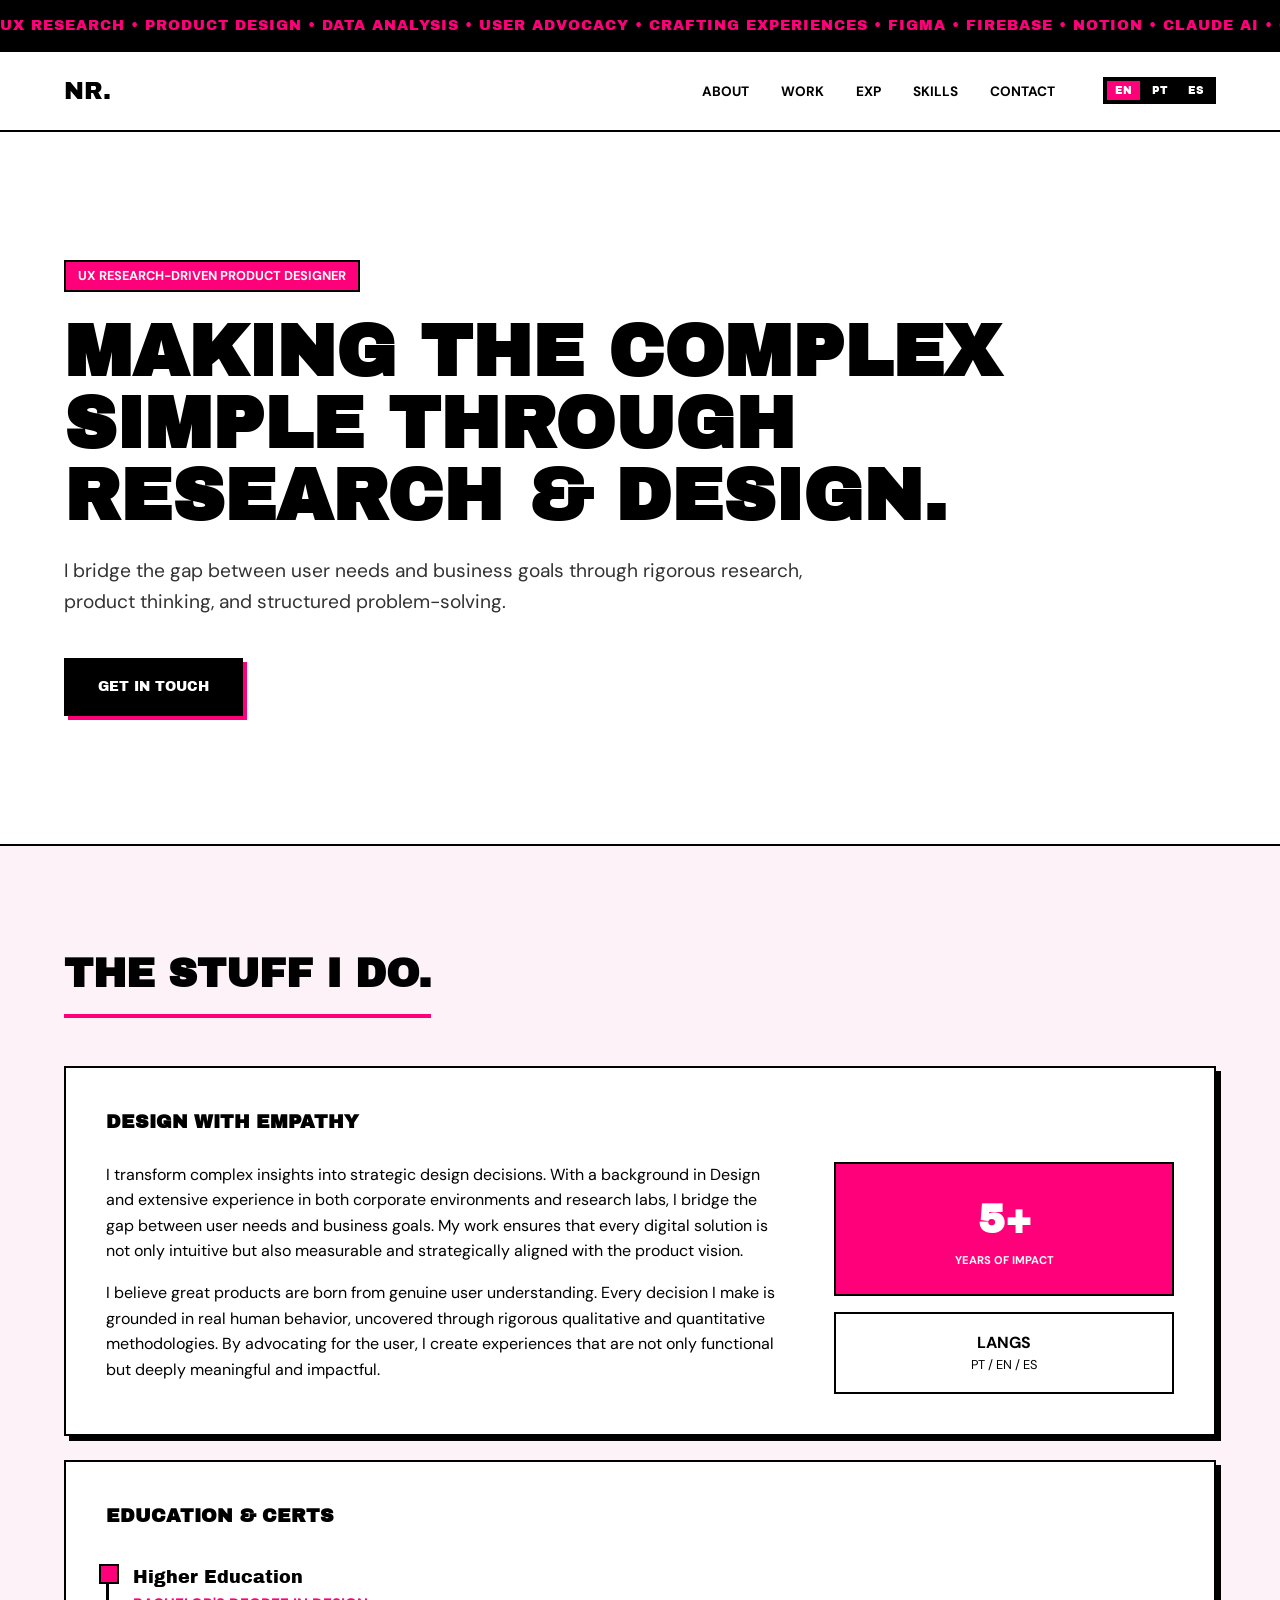
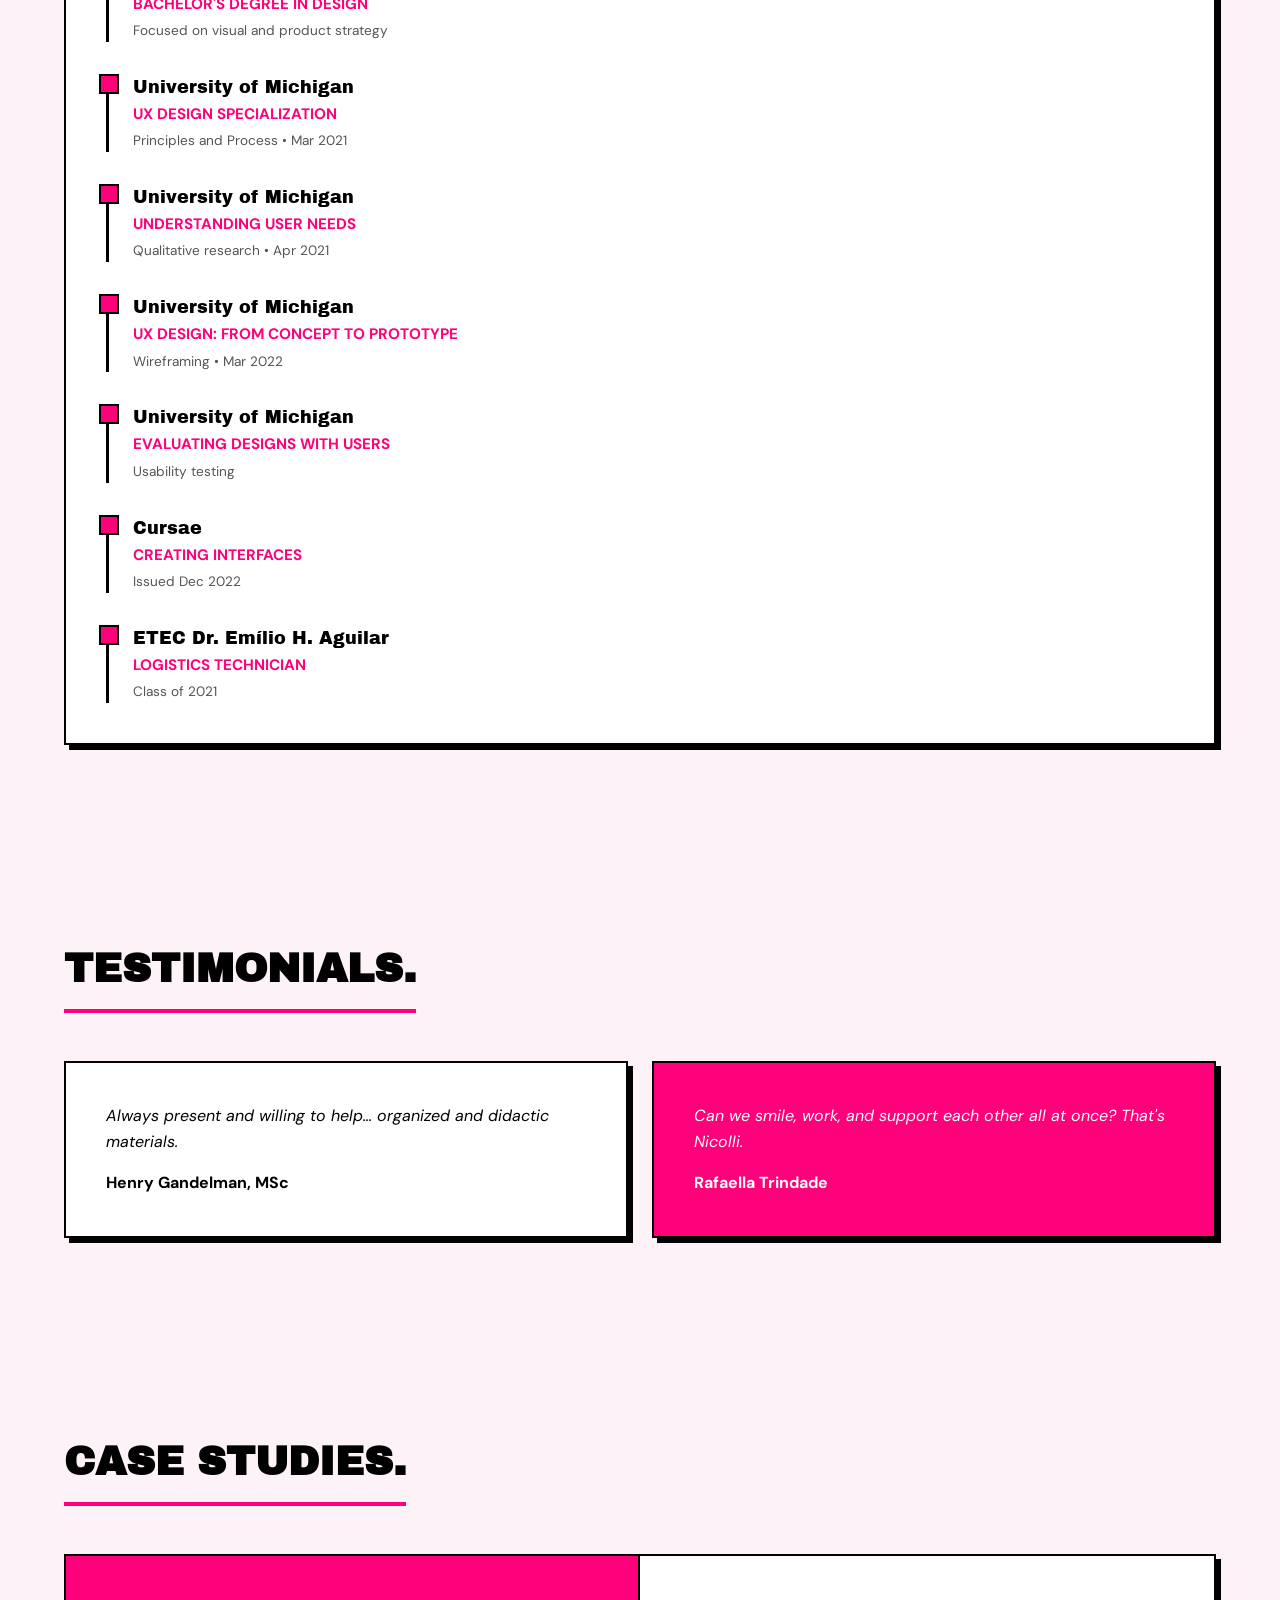
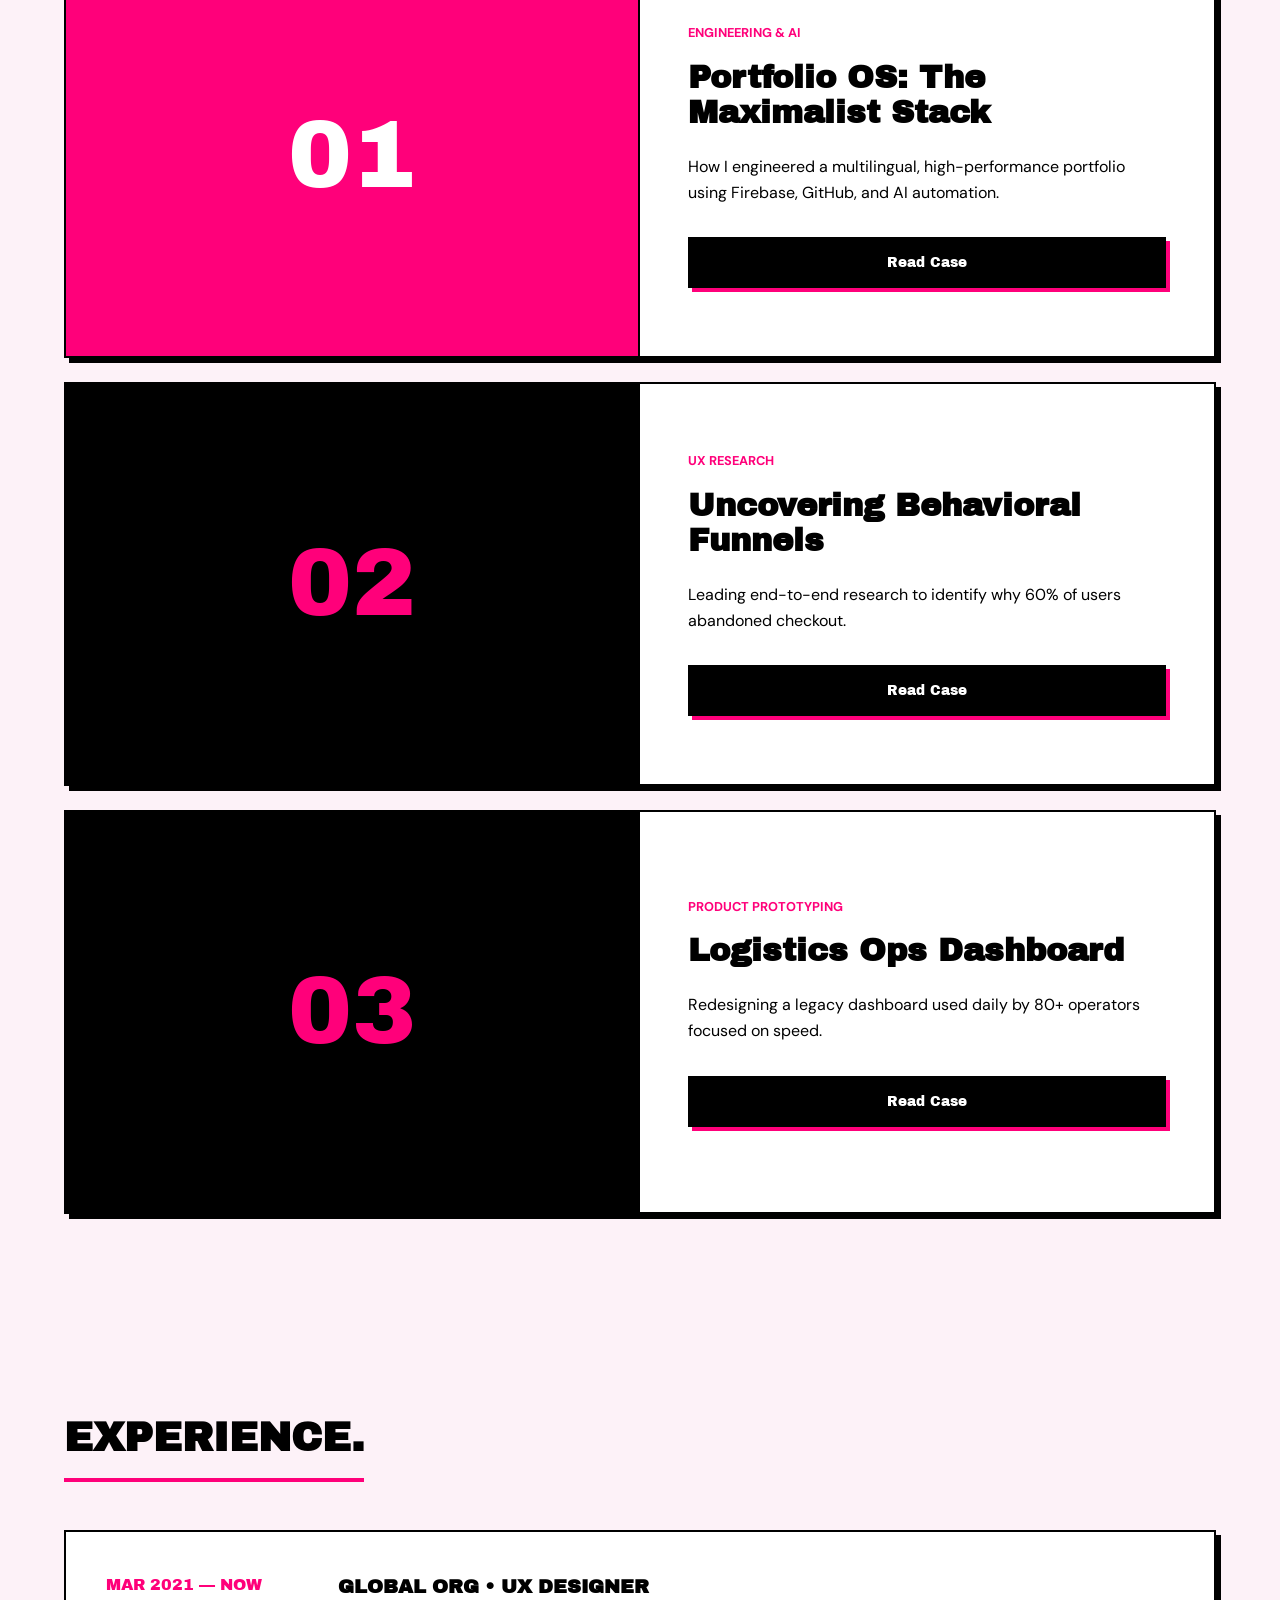
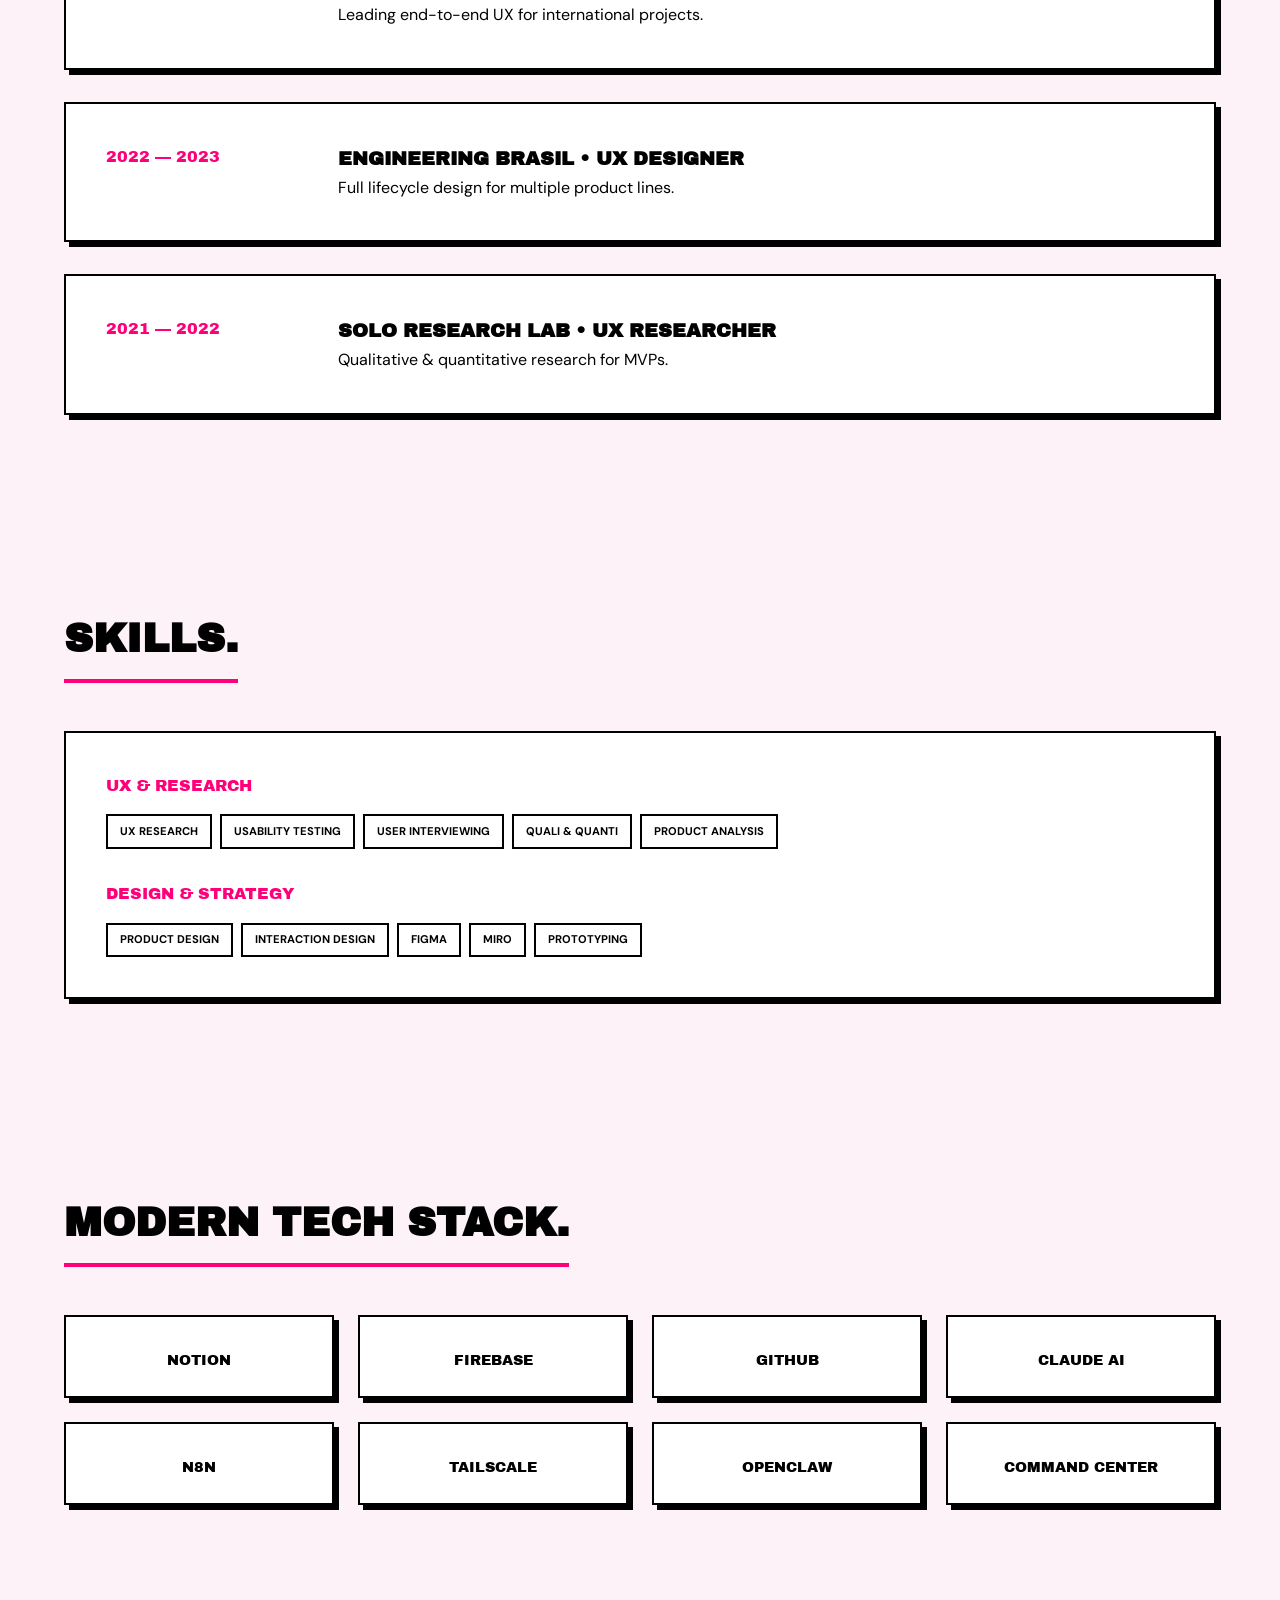
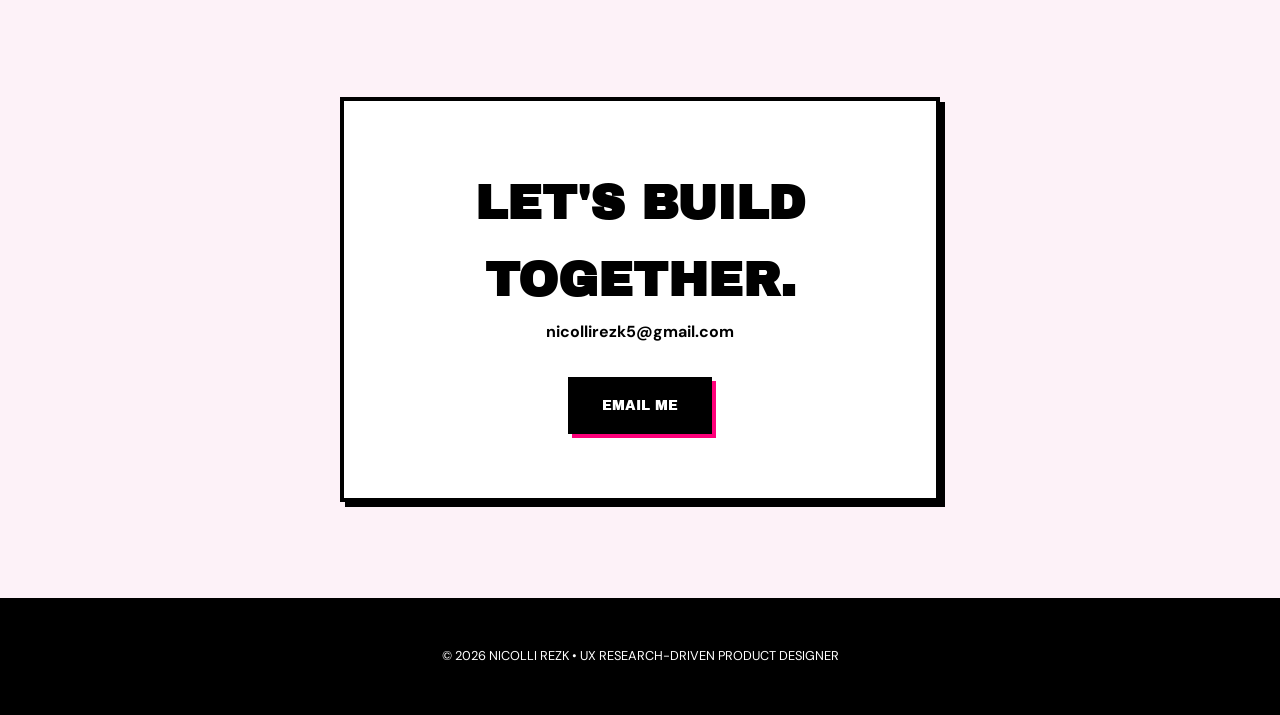
==== commit 63f1f272: "Complete portfolio: Multilingual, Mobile Optimized, and Case Reports" ====
--- a/index.html
+++ b/index.html
@@ -3,674 +3,593 @@
 <head>
 <meta charset="UTF-8" />
 <meta name="viewport" content="width=device-width, initial-scale=1.0" />
-<title>Nicolli Rezk | UX Designer & Researcher</title>
+<title>Nicolli Rezk | UX Research-driven Product Designer</title>
 <link rel="preconnect" href="https://fonts.googleapis.com" />
-<link href="https://fonts.googleapis.com/css2?family=DM+Serif+Display:ital@0;1&family=DM+Sans:wght@300;400;500&display=swap" rel="stylesheet" />
+<link href="https://fonts.googleapis.com/css2?family=Archivo+Black&family=DM+Sans:wght@400;500;700&display=swap" rel="stylesheet" />
 <style>
   :root {
-    --cream: #FAF8F5;
-    --ink: #1C1410;
-    --ink-soft: #5C4A40;
-    --ink-muted: #A08878;
-    --accent: #FF5F1F;
-    --accent-light: #FDE8DC;
-    --accent2: #F2447B;
-    --border: rgba(28,20,16,0.1);
-    --serif: 'DM Serif Display', serif;
-    --sans: 'DM Sans', sans-serif;
-  }
-
-  *, *::before, *::after { box-sizing: border-box; margin: 0; padding: 0; }
-
+    --pink: #FF007A;
+    --black: #000000;
+    --white: #FFFFFF;
+    --bg: #FDF2F8;
+    --border: 2px solid var(--black);
+    --shadow: 5px 5px 0px var(--black);
+    --font-main: 'DM Sans', sans-serif;
+    --font-display: 'Archivo Black', sans-serif;
+  }
+
+  * { box-sizing: border-box; margin: 0; padding: 0; }
   html { scroll-behavior: smooth; }
 
   body {
-    font-family: var(--sans);
-    background: var(--cream);
-    color: var(--ink);
-    font-size: 16px;
-    line-height: 1.7;
+    font-family: var(--font-main);
+    background: var(--bg);
+    color: var(--black);
+    line-height: 1.6;
     overflow-x: hidden;
+  }
+
+  /* MARQUEE */
+  .marquee {
+    background: var(--black);
+    color: var(--pink);
+    padding: 0.75rem 0;
+    overflow: hidden;
+    white-space: nowrap;
+    border-bottom: var(--border);
+  }
+  .marquee-content {
+    display: inline-block;
+    animation: marquee 25s linear infinite;
+    font-family: var(--font-display);
+    font-size: 0.9rem;
+    text-transform: uppercase;
+    letter-spacing: 1px;
+  }
+  @keyframes marquee {
+    from { transform: translateX(0); }
+    to { transform: translateX(-50%); }
   }
 
   /* NAV */
   nav {
-    position: fixed; top: 0; left: 0; right: 0; z-index: 100;
     display: flex; justify-content: space-between; align-items: center;
     padding: 1.25rem 4rem;
-    background: rgba(250,248,245,0.92);
-    backdrop-filter: blur(12px);
-    border-bottom: 1px solid var(--border);
+    background: var(--white);
+    border-bottom: var(--border);
+    position: sticky; top: 0; z-index: 1000;
   }
   .nav-logo {
-    font-family: var(--serif);
-    font-size: 1.25rem;
-    color: var(--ink);
+    font-family: var(--font-display);
+    font-size: 1.5rem;
     text-decoration: none;
-    letter-spacing: -0.01em;
-  }
-  .nav-links { display: flex; gap: 2.5rem; list-style: none; }
+    color: var(--black);
+  }
+  .nav-right { display: flex; align-items: center; gap: 3rem; }
+  .nav-links { display: flex; gap: 2rem; list-style: none; }
   .nav-links a {
-    text-decoration: none;
-    font-size: 0.875rem;
-    color: var(--ink-soft);
-    font-weight: 400;
-    letter-spacing: 0.02em;
+    text-decoration: none; color: var(--black); font-weight: 700;
+    font-size: 0.85rem; text-transform: uppercase;
     transition: color 0.2s;
   }
-  .nav-links a:hover { color: var(--accent); }
+  .nav-links a:hover { color: var(--pink); }
+
+  /* LANG SWITCHER */
+  .lang-switcher {
+    display: flex; gap: 0.25rem; border: var(--border); padding: 2px; background: var(--black);
+  }
+  .lang-btn {
+    background: none; border: none; color: var(--white);
+    font-family: var(--font-display); font-size: 0.65rem;
+    padding: 0.25rem 0.5rem; cursor: pointer;
+  }
+  .lang-btn.active { background: var(--pink); color: var(--white); }
 
   /* SECTIONS */
-  section { padding: 6rem 4rem; max-width: 1100px; margin: 0 auto; }
-  section + section { border-top: 1px solid var(--border); }
+  section { padding: 6rem 4rem; max-width: 1300px; margin: 0 auto; }
+  .section-title {
+    font-family: var(--font-display);
+    font-size: clamp(2rem, 5vw, 2.5rem);
+    margin-bottom: 3rem;
+    display: inline-block;
+    border-bottom: 4px solid var(--pink);
+    padding-bottom: 0.5rem;
+  }
+
+  .grid-layout {
+    display: grid; grid-template-columns: repeat(12, 1fr); gap: 1.5rem;
+  }
+  .card {
+    background: var(--white); border: var(--border); padding: 2.5rem;
+    box-shadow: var(--shadow); transition: transform 0.2s;
+  }
+  .card:hover { transform: translate(-3px, -3px); box-shadow: 8px 8px 0px var(--black); }
 
   /* HERO */
   #home {
-    min-height: 100vh;
-    display: flex;
-    align-items: center;
-    padding-top: 8rem;
-    max-width: 1100px;
-    margin: 0 auto;
-    gap: 4rem;
-  }
-  .hero-left { flex: 1; }
+    padding: 8rem 4rem; display: flex; flex-direction: column; align-items: flex-start;
+    background: var(--white); border-bottom: var(--border);
+  }
   .hero-tag {
-    display: inline-flex; align-items: center; gap: 8px;
-    font-size: 0.8rem; letter-spacing: 0.1em; text-transform: uppercase;
-    color: var(--accent2); margin-bottom: 2rem;
-  }
-  .hero-tag::before {
-    content: ''; display: block;
-    width: 24px; height: 1px; background: var(--accent2);
+    background: var(--pink); color: var(--white); padding: 0.25rem 0.75rem;
+    font-weight: 700; font-size: 0.8rem; text-transform: uppercase;
+    margin-bottom: 1.5rem; border: var(--border);
   }
   .hero-heading {
-    font-family: var(--serif);
-    font-size: clamp(2.4rem, 5vw, 3.8rem);
-    line-height: 1.1;
-    letter-spacing: -0.02em;
-    color: var(--ink);
-    margin-bottom: 1.5rem;
-  }
-  .hero-heading em {
-    font-style: italic;
-    color: var(--accent);
-  }
-  .hero-sub {
-    font-size: 1.05rem;
-    color: var(--ink-soft);
-    max-width: 480px;
-    line-height: 1.8;
-    margin-bottom: 2.5rem;
-  }
-  .hero-ctas { display: flex; gap: 1rem; flex-wrap: wrap; }
-  .btn-primary {
-    display: inline-block;
-    padding: 0.875rem 2rem;
-    background: var(--accent);
-    color: #fff;
-    text-decoration: none;
-    font-size: 0.875rem;
-    font-weight: 500;
-    letter-spacing: 0.02em;
-    transition: background 0.2s, transform 0.15s;
-  }
-  .btn-primary:hover { background: var(--accent2); color: #0A0A0F; transform: translateY(-1px); }
-  .btn-secondary {
-    display: inline-block;
-    padding: 0.875rem 2rem;
-    border: 1px solid var(--accent);
-    color: var(--accent);
-    text-decoration: none;
-    font-size: 0.875rem;
-    font-weight: 500;
-    letter-spacing: 0.02em;
-    transition: background 0.2s, color 0.2s;
-  }
-  .btn-secondary:hover { background: var(--accent); color: #fff; }
-
-  .hero-right {
-    flex-shrink: 0;
-    width: 340px;
-  }
-  .hero-stats {
-    display: grid; grid-template-columns: 1fr 1fr;
-    gap: 1px; background: var(--border);
-    border: 1px solid var(--border);
-  }
-  .stat-box {
-    background: #12121A;
-    padding: 1rem 1.25rem;
-  }
-  .stat-num {
-    font-family: var(--serif);
-    font-size: 1.6rem;
-    color: var(--accent);
-    display: block;
-  }
-  .stat-label {
-    font-size: 0.75rem;
-    color: var(--ink-muted);
-    letter-spacing: 0.04em;
-  }
-
-  /* ABOUT */
-  .about-grid { display: grid; grid-template-columns: 1fr 1fr; gap: 5rem; align-items: start; }
-  .section-eyebrow {
-    font-size: 0.75rem;
-    letter-spacing: 0.12em;
-    text-transform: uppercase;
-    color: var(--accent);
-    margin-bottom: 1rem;
-    display: flex; align-items: center; gap: 10px;
-  }
-  .section-eyebrow::after { content: ''; flex: 1; height: 1px; background: var(--accent); opacity: 0.3; max-width: 60px; }
-  .section-title {
-    font-family: var(--serif);
-    font-size: clamp(1.8rem, 3vw, 2.5rem);
-    line-height: 1.2;
-    letter-spacing: -0.02em;
-    margin-bottom: 1.5rem;
-  }
-  .about-text { color: var(--ink-soft); line-height: 1.9; margin-bottom: 1.5rem; }
-
-  .lang-list { list-style: none; margin: 1.5rem 0; }
-  .lang-list li {
-    display: flex; justify-content: space-between; align-items: center;
-    padding: 0.75rem 0; border-bottom: 1px solid var(--border);
-    font-size: 0.95rem;
-  }
-  .lang-level {
-    font-size: 0.75rem;
-    background: var(--accent-light); color: var(--accent);
-    padding: 2px 10px; letter-spacing: 0.04em;
-  }
-
-  .cert-list { list-style: none; }
-  .cert-item {
-    padding: 1rem 0;
-    border-bottom: 1px solid var(--border);
-  }
-  .cert-item:last-child { border-bottom: none; }
-  .cert-name { font-weight: 500; font-size: 0.95rem; margin-bottom: 2px; }
-  .cert-meta { font-size: 0.8rem; color: var(--ink-muted); }
-
-  /* EXPERIENCE */
-  .exp-list { display: flex; flex-direction: column; gap: 0; }
-  .exp-item {
-    display: grid; grid-template-columns: 180px 1fr;
-    gap: 3rem; padding: 2.5rem 0;
-    border-bottom: 1px solid var(--border);
-  }
-  .exp-item:first-child { border-top: 1px solid var(--border); }
-  .exp-date { font-size: 0.8rem; color: var(--ink-muted); padding-top: 4px; line-height: 1.6; }
-  .exp-company { font-size: 0.75rem; letter-spacing: 0.08em; text-transform: uppercase; color: var(--accent); margin-top: 4px; }
-  .exp-role { font-family: var(--serif); font-size: 1.3rem; margin-bottom: 0.5rem; }
-  .exp-desc { color: var(--ink-soft); font-size: 0.95rem; line-height: 1.8; margin-bottom: 1rem; }
-  .exp-metrics {
-    display: flex; flex-wrap: wrap; gap: 8px;
-  }
-  .metric-pill {
-    font-size: 0.78rem;
-    padding: 4px 12px;
-    background: var(--accent-light);
-    color: var(--accent);
-    font-weight: 500;
-  }
+    font-family: var(--font-display); font-size: clamp(2.2rem, 7vw, 4.5rem);
+    line-height: 1; margin-bottom: 1.5rem; max-width: 950px;
+  }
+  .hero-sub { font-size: clamp(1rem, 2vw, 1.2rem); max-width: 750px; margin-bottom: 2.5rem; color: #333; }
+
+  /* EDUCATION */
+  .edu-list { display: flex; flex-direction: column; gap: 2rem; }
+  .edu-item { border-left: 3px solid var(--black); padding-left: 1.5rem; position: relative; }
+  .edu-item::before {
+    content: ''; position: absolute; left: -10px; top: 0;
+    width: 16px; height: 16px; background: var(--pink); border: var(--border);
+  }
+  .edu-inst { font-family: var(--font-display); font-size: 1.1rem; }
+  .edu-course { font-weight: 700; color: var(--pink); font-size: 0.95rem; text-transform: uppercase; margin-bottom: 0.25rem; }
+  .edu-details { font-size: 0.85rem; color: #555; }
 
   /* CASE STUDIES */
-  #cases { padding: 6rem 4rem; max-width: 1100px; margin: 0 auto; }
-  .cases-grid { display: grid; grid-template-columns: 1fr 1fr; gap: 1px; background: var(--border); margin-top: 3rem; }
-  .case-card {
-    background: #0F0F17;
-    padding: 2.5rem;
-    transition: background 0.25s;
-    cursor: default;
-  }
-  .case-card:hover { background: var(--accent); }
-  .case-card:hover .case-num,
-  .case-card:hover .case-title,
-  .case-card:hover .case-desc,
-  .case-card:hover .case-tag { color: #fff; }
-  .case-card:hover .case-tag { background: rgba(255,255,255,0.2); }
-  .case-card:hover .case-link { color: #fff; }
-  .case-num {
-    font-family: var(--serif);
-    font-size: 0.85rem;
-    color: var(--ink-muted);
-    margin-bottom: 1.5rem;
-    transition: color 0.25s;
-  }
-  .case-tags { display: flex; flex-wrap: wrap; gap: 6px; margin-bottom: 1rem; }
-  .case-tag {
-    font-size: 0.72rem; letter-spacing: 0.06em; text-transform: uppercase;
-    padding: 3px 10px; background: var(--accent-light); color: var(--accent);
-    transition: background 0.25s, color 0.25s;
-  }
-  .case-title {
-    font-family: var(--serif);
-    font-size: 1.4rem; line-height: 1.25;
-    margin-bottom: 0.75rem;
-    transition: color 0.25s;
-  }
-  .case-desc {
-    font-size: 0.9rem; color: var(--ink-soft);
-    line-height: 1.75; margin-bottom: 1.5rem;
-    transition: color 0.25s;
-  }
-  .case-outcomes {
-    font-size: 0.82rem; color: var(--ink-muted);
-    border-top: 1px solid var(--border);
-    padding-top: 1rem; margin-bottom: 1rem;
-    transition: border-color 0.25s;
-  }
-  .case-card:hover .case-outcomes { border-color: rgba(255,255,255,0.2); color: rgba(255,255,255,0.65); }
-  .outcome-row { display: flex; justify-content: space-between; padding: 3px 0; }
-  .outcome-val { font-weight: 500; color: var(--accent2); }
-  .case-card:hover .outcome-val { color: #fff; font-weight: 600; }
-  .case-link {
-    font-size: 0.8rem; letter-spacing: 0.08em; text-transform: uppercase;
-    color: var(--ink-muted); text-decoration: none;
-    display: inline-flex; align-items: center; gap: 6px;
-    transition: color 0.2s;
-  }
-  .case-link::after { content: '→'; }
+  .case-card { grid-column: span 12; display: grid; grid-template-columns: 1fr 1fr; padding: 0; overflow: hidden; }
+  .case-img { 
+    height: 100%; min-height: 400px; background: var(--black); border-right: var(--border);
+    display: flex; align-items: center; justify-content: center;
+    color: var(--pink); font-family: var(--font-display); font-size: clamp(4rem, 10vw, 6rem);
+  }
+  .case-content { padding: clamp(1.5rem, 5vw, 3rem); display: flex; flex-direction: column; justify-content: center; }
+  .case-tag { font-weight: 700; color: var(--pink); font-size: 0.8rem; text-transform: uppercase; margin-bottom: 1rem; display: block; }
+  .case-title { font-family: var(--font-display); font-size: clamp(1.4rem, 3vw, 2rem); margin-bottom: 1.5rem; line-height: 1.1; }
+  .case-text { margin-bottom: 2rem; font-size: 1rem; }
+
+  /* MODAL */
+  #case-modal {
+    position: fixed; top: 0; left: 0; width: 100%; height: 100%;
+    background: rgba(255, 0, 122, 0.15); backdrop-filter: blur(10px);
+    display: none; justify-content: center; align-items: center; z-index: 2000; padding: 1rem;
+  }
+  .modal-container {
+    background: var(--white); width: 100%; max-width: 900px; max-height: 90vh;
+    border: 4px solid var(--black); box-shadow: 10px 10px 0px var(--black);
+    overflow-y: auto; padding: clamp(1.5rem, 5vw, 4rem); position: relative;
+  }
+  .close-modal {
+    position: sticky; top: 0; float: right; margin-bottom: 1rem;
+    background: var(--black); color: var(--white);
+    border: none; padding: 8px 16px; font-family: var(--font-display);
+    cursor: pointer; z-index: 10; font-size: 0.75rem;
+  }
+  .report-header { border-bottom: 4px solid var(--pink); padding-bottom: 1.5rem; margin-bottom: 2rem; }
+  .report-grid { display: grid; grid-template-columns: 1fr 1fr; gap: 2rem; }
+  .report-label { font-family: var(--font-display); color: var(--pink); font-size: 0.85rem; text-transform: uppercase; margin-bottom: 0.5rem; margin-top: 1.5rem; }
 
   /* SKILLS */
-  .skills-wrapper { display: grid; grid-template-columns: 1fr 2fr; gap: 5rem; align-items: start; margin-top: 3rem; }
-  .skill-category { margin-bottom: 2.5rem; }
-  .skill-cat-label {
-    font-size: 0.72rem; letter-spacing: 0.1em; text-transform: uppercase;
-    color: var(--accent); margin-bottom: 1rem;
-  }
-  .skill-item {
-    display: flex; justify-content: space-between; align-items: center;
-    padding: 0.6rem 0; border-bottom: 1px solid var(--border);
-    font-size: 0.9rem; color: var(--ink-soft);
-  }
-  .skill-bar-bg { width: 80px; height: 2px; background: var(--border); }
-  .skill-bar-fill { height: 100%; background: var(--accent2); }
-
-  .skills-tags { display: flex; flex-wrap: wrap; gap: 10px; }
+  .skills-container { display: flex; flex-wrap: wrap; gap: 0.5rem; }
   .skill-tag {
-    padding: 0.5rem 1.25rem;
-    border: 1px solid var(--border);
-    font-size: 0.85rem;
-    color: var(--ink-soft);
-    transition: border-color 0.2s, color 0.2s, background 0.2s;
-    cursor: default;
-  }
-  .skill-tag:hover { border-color: var(--accent); color: var(--accent); background: var(--accent-light); }
-
-  /* CONTACT */
-  #contact { text-align: center; }
-  .contact-heading {
-    font-family: var(--serif);
-    font-size: clamp(2rem, 4vw, 3.2rem);
-    line-height: 1.15;
-    letter-spacing: -0.02em;
-    margin-bottom: 1.25rem;
-    max-width: 600px; margin-left: auto; margin-right: auto;
-  }
-  .contact-sub {
-    color: var(--ink-soft); font-size: 1rem;
-    max-width: 420px; margin: 0 auto 2.5rem;
-  }
-  .contact-links { display: flex; flex-wrap: wrap; justify-content: center; gap: 1rem; margin-bottom: 3rem; }
-  .contact-pill {
-    display: inline-flex; align-items: center; gap: 8px;
-    padding: 0.75rem 1.5rem;
-    border: 1px solid var(--border);
-    color: var(--ink-soft); text-decoration: none;
-    font-size: 0.875rem;
-    transition: border-color 0.2s, color 0.2s;
-  }
-  .contact-pill:hover { border-color: var(--accent); color: var(--accent); background: var(--accent-light); }
-
-  /* FOOTER */
-  footer {
-    border-top: 1px solid var(--border);
-    padding: 2rem 4rem;
-    display: flex; justify-content: space-between; align-items: center;
-    max-width: 1100px; margin: 0 auto;
-    font-size: 0.8rem; color: var(--ink-muted);
-  }
-
-  /* ANIMATIONS */
-  .fade-in { opacity: 0; transform: translateY(24px); transition: opacity 0.7s ease, transform 0.7s ease; }
-  .fade-in.visible { opacity: 1; transform: none; }
-
-  @media (max-width: 768px) {
-    nav { padding: 1rem 1.5rem; }
-    .nav-links { display: none; }
-    section, #cases { padding: 4rem 1.5rem; }
-    #home { flex-direction: column; padding: 7rem 1.5rem 4rem; min-height: auto; }
-    .hero-right { width: 100%; }
-    .hero-stats { grid-template-columns: repeat(2, 1fr); }
-    .about-grid { grid-template-columns: 1fr; gap: 3rem; }
-    .exp-item { grid-template-columns: 1fr; gap: 0.5rem; }
-    .cases-grid { grid-template-columns: 1fr; }
-    .skills-wrapper { grid-template-columns: 1fr; gap: 2rem; }
-    footer { flex-direction: column; gap: 0.5rem; text-align: center; }
+    padding: 0.4rem 0.75rem; border: var(--border); font-weight: 700;
+    font-size: 0.7rem; text-transform: uppercase; background: var(--white);
+  }
+
+  .tool-card { grid-column: span 3; padding: 1.5rem; text-align: center; }
+  .tool-name { font-family: var(--font-display); font-size: 0.9rem; margin-top: 0.5rem; }
+
+  .btn-bold {
+    display: inline-block; padding: 1rem 2rem; background: var(--black);
+    color: var(--white); text-decoration: none; font-family: var(--font-display);
+    font-size: 0.85rem; border: var(--border); box-shadow: 4px 4px 0px var(--pink);
+    cursor: pointer; text-align: center;
+  }
+
+  footer { padding: 3rem 1.5rem; background: var(--black); color: var(--white); text-align: center; font-size: 0.8rem; }
+
+  /* MOBILE OPTIMIZATION */
+  @media (max-width: 900px) {
+    nav { padding: 1rem 1.5rem; flex-direction: column; gap: 1rem; }
+    .nav-right { flex-direction: column-reverse; gap: 1rem; width: 100%; }
+    .nav-links { gap: 1rem; flex-wrap: wrap; justify-content: center; }
+    .nav-links a { font-size: 0.75rem; }
+    
+    #home { padding: 6rem 1.5rem 4rem; }
+    section { padding: 4rem 1.5rem; }
+    
+    .grid-layout > * { grid-column: span 12 !important; }
+    .about-content-grid { grid-template-columns: 1fr !important; gap: 2rem !important; }
+    .about-stats-grid { flex-direction: row !important; }
+    
+    .case-card { grid-template-columns: 1fr; }
+    .case-img { min-height: 250px; border-right: none; border-bottom: var(--border); }
+    .report-grid { grid-template-columns: 1fr; gap: 0.5rem; }
+    
+    .tool-card { grid-column: span 6 !important; }
+    
+    .exp-row { grid-template-columns: 1fr !important; gap: 0.5rem !important; }
+    .exp-date { font-size: 0.8rem; }
   }
 </style>
 </head>
 <body>
 
-<!-- NAV -->
+<div id="case-modal" onclick="closeModal(event)">
+  <div class="modal-container" onclick="event.stopPropagation()">
+    <button class="close-modal" onclick="closeModal()">CLOSE X</button>
+    <div id="report-content"></div>
+  </div>
+</div>
+
+<div class="marquee">
+  <div class="marquee-content" data-i18n="marquee">
+    UX RESEARCH • PRODUCT DESIGN • DATA ANALYSIS • USER ADVOCACY • CRAFTING EXPERIENCES • FIGMA • FIREBASE • NOTION • CLAUDE AI • GITHUB • N8N • 
+  </div>
+</div>
+
 <nav>
   <a href="#home" class="nav-logo">NR.</a>
-  <ul class="nav-links">
-    <li><a href="#about">About</a></li>
-    <li><a href="#experience">Experience</a></li>
-    <li><a href="#cases">Work</a></li>
-    <li><a href="#skills">Skills</a></li>
-    <li><a href="#contact">Contact</a></li>
-  </ul>
+  <div class="nav-right">
+    <ul class="nav-links">
+      <li><a href="#about" data-i18n="nav_about">About</a></li>
+      <li><a href="#cases" data-i18n="nav_cases">Work</a></li>
+      <li><a href="#experience" data-i18n="nav_exp">Experience</a></li>
+      <li><a href="#skills" data-i18n="nav_skills">Skills</a></li>
+      <li><a href="#contact" data-i18n="nav_contact">Contact</a></li>
+    </ul>
+    <div class="lang-switcher">
+      <button class="lang-btn active" onclick="setLanguage('en')">EN</button>
+      <button class="lang-btn" onclick="setLanguage('pt')">PT</button>
+      <button class="lang-btn" onclick="setLanguage('es')">ES</button>
+    </div>
+  </div>
 </nav>
 
-<!-- HERO -->
 <div id="home">
-  <div class="hero-left fade-in">
-    <span class="hero-tag">UX Designer & Researcher</span>
-    <h1 class="hero-heading">
-      I advocate for users through<br>
-      <em>data-driven</em> design.
-    </h1>
-    <p class="hero-sub">
-      Multidisciplinary designer based in Ubatuba, Brazil — specializing in UX research, qualitative and quantitative data analysis, and building products people actually love to use.
-    </p>
-    <div class="hero-ctas">
-      <a href="#cases" class="btn-primary">View my work</a>
-      <a href="#contact" class="btn-secondary">Get in touch</a>
-    </div>
-  </div>
-  <div class="hero-right fade-in" style="transition-delay: 0.15s;">
-    <div class="hero-stats">
-      <div class="stat-box">
-        <span class="stat-num">4+</span>
-        <span class="stat-label">Years in UX</span>
-      </div>
-      <div class="stat-box">
-        <span class="stat-num">3</span>
-        <span class="stat-label">Case studies</span>
-      </div>
-      <div class="stat-box">
-        <span class="stat-num">10+</span>
-        <span class="stat-label">Projects delivered</span>
-      </div>
-      <div class="stat-box">
-        <span class="stat-num">3</span>
-        <span class="stat-label">Languages</span>
-      </div>
-    </div>
-  </div>
+  <span class="hero-tag" data-i18n="hero_tag">UX Research-driven Product Designer</span>
+  <h1 class="hero-heading" data-i18n="hero_title">MAKING THE COMPLEX SIMPLE THROUGH RESEARCH & DESIGN.</h1>
+  <p class="hero-sub" data-i18n="hero_sub">I bridge the gap between user needs and business goals through rigorous research, product thinking, and structured problem-solving.</p>
+  <a href="#contact" class="btn-bold" data-i18n="hero_btn">GET IN TOUCH</a>
 </div>
 
-<!-- ABOUT -->
 <section id="about">
-  <div class="about-grid">
-    <div class="fade-in">
-      <p class="section-eyebrow">About me</p>
-      <h2 class="section-title">Translating user needs into actionable insights.</h2>
-      <p class="about-text">
-        Currently based in Ubatuba, São Paulo, I focus on conducting research, interviews, and analyzing data to build better digital products. My goal is to bridge the gap between user expectations and business goals through Design Thinking and Cross-functional Collaboration.
-      </p>
-      <p class="about-text">
-        I believe great UX starts with genuine empathy and ends with measurable impact. Every design decision I make is grounded in real user behavior, not assumptions.
-      </p>
-      <h3 style="font-size:0.85rem; letter-spacing:0.08em; text-transform:uppercase; color:var(--ink-muted); margin-bottom: 0.75rem; margin-top: 2rem;">Languages</h3>
-      <ul class="lang-list">
-        <li>Portuguese <span class="lang-level">Native</span></li>
-        <li>English <span class="lang-level">Professional</span></li>
-        <li>Spanish <span class="lang-level">Intermediate</span></li>
-      </ul>
-    </div>
-    <div class="fade-in" style="transition-delay: 0.1s;">
-      <p class="section-eyebrow">Education</p>
-      <ul class="cert-list">
-        <li class="cert-item">
-          <p class="cert-name">Bachelor's Degree in Design</p>
-          <p class="cert-meta">Higher Education</p>
-        </li>
-        <li class="cert-item">
-          <p class="cert-name">Creating Interfaces</p>
-          <p class="cert-meta">Cursae · Dec 2022</p>
-        </li>
-        <li class="cert-item">
-          <p class="cert-name">UX Design: From Concept to Prototype</p>
-          <p class="cert-meta">University of Michigan · Mar 2022</p>
-        </li>
-        <li class="cert-item">
-          <p class="cert-name">Evaluating Designs with Users</p>
-          <p class="cert-meta">University of Michigan</p>
-        </li>
-        <li class="cert-item">
-          <p class="cert-name">Understanding User Needs</p>
-          <p class="cert-meta">University of Michigan · Apr 2021</p>
-        </li>
-        <li class="cert-item">
-          <p class="cert-name">Intro to User Experience Principles</p>
-          <p class="cert-meta">University of Michigan · Mar 2021</p>
-        </li>
-      </ul>
-    </div>
-  </div>
-</section>
-
-<!-- EXPERIENCE -->
+  <h2 class="section-title" data-i18n="about_title">THE STUFF I DO.</h2>
+  <div class="grid-layout">
+    <div class="card" style="grid-column: span 12;">
+      <h3 style="font-family:var(--font-display); margin-bottom: 1.5rem;" data-i18n="about_h3">DESIGN WITH EMPATHY</h3>
+      <div class="about-content-grid" style="display: grid; grid-template-columns: 2fr 1fr; gap: 3rem;">
+        <div>
+          <p data-i18n="about_p1">I transform complex insights into strategic design decisions. With a background in Design and extensive experience in both corporate environments and research labs, I bridge the gap between user needs and business goals. My work ensures that every digital solution is not only intuitive but also measurable and strategically aligned with the product vision.</p>
+          <p style="margin-top: 1rem;" data-i18n="about_p2">I believe great products are born from genuine user understanding. Every decision I make is grounded in real human behavior, uncovered through rigorous qualitative and quantitative methodologies. By advocating for the user, I create experiences that are not only functional but deeply meaningful and impactful.</p>
+        </div>
+        <div class="about-stats-grid" style="display:flex; flex-direction:column; gap: 1rem;">
+          <div style="background: var(--pink); color: white; padding: 1.5rem; border: var(--border); text-align: center; flex: 1;">
+            <h3 style="font-family:var(--font-display); font-size: 2.5rem;">5+</h3>
+            <p style="font-weight:700; font-size: 0.7rem;" data-i18n="about_impact">YEARS OF IMPACT</p>
+          </div>
+          <div style="background: var(--white); border: var(--border); padding: 1rem; text-align: center; flex: 1;">
+            <p style="font-weight:700;" data-i18n="about_langs">LANGUAGES</p>
+            <p style="font-size: 0.8rem;">PT / EN / ES</p>
+          </div>
+        </div>
+      </div>
+    </div>
+
+    <div class="card" style="grid-column: span 12;">
+      <h3 style="font-family:var(--font-display); margin-bottom: 2rem;" data-i18n="edu_title">EDUCATION & CERTS</h3>
+      <div class="edu-list">
+        <div class="edu-item">
+          <div class="edu-inst" data-i18n="edu_uni_name">Higher Education</div>
+          <div class="edu-course" data-i18n="edu_degree">Bachelor's Degree in Design</div>
+          <div class="edu-details" data-i18n="edu_degree_details">Focused on visual and product strategy</div>
+        </div>
+        <div class="edu-item">
+          <div class="edu-inst">University of Michigan</div>
+          <div class="edu-course" data-i18n="edu_mich1_course">UX Design Specialization</div>
+          <div class="edu-details" data-i18n="edu_mich1_details">Principles and Process • Mar 2021</div>
+        </div>
+        <div class="edu-item">
+          <div class="edu-inst">University of Michigan</div>
+          <div class="edu-course" data-i18n="edu_mich2_course">Understanding User Needs</div>
+          <div class="edu-details" data-i18n="edu_mich2_details">Qualitative research • Apr 2021</div>
+        </div>
+        <div class="edu-item">
+          <div class="edu-inst">University of Michigan</div>
+          <div class="edu-course" data-i18n="edu_mich3_course">UX Design: From Concept to Prototype</div>
+          <div class="edu-details" data-i18n="edu_mich3_details">Wireframing • Mar 2022</div>
+        </div>
+        <div class="edu-item">
+          <div class="edu-inst">University of Michigan</div>
+          <div class="edu-course" data-i18n="edu_mich4_course">Evaluating Designs with Users</div>
+          <div class="edu-details" data-i18n="edu_mich4_details">Usability testing</div>
+        </div>
+        <div class="edu-item">
+          <div class="edu-inst">Cursae</div>
+          <div class="edu-course" data-i18n="edu_cursae_course">Creating Interfaces</div>
+          <div class="edu-details" data-i18n="edu_cursae_details">Dec 2022</div>
+        </div>
+        <div class="edu-item">
+          <div class="edu-inst">ETEC Dr. Emílio H. Aguilar</div>
+          <div class="edu-course" data-i18n="edu_etec_course">Logistics Technician</div>
+          <div class="edu-details" data-i18n="edu_etec_details">Class of 2021</div>
+        </div>
+      </div>
+    </div>
+  </div>
+</section>
+
+<section id="testimonials">
+  <h2 class="section-title" data-i18n="test_title">TESTIMONIALS.</h2>
+  <div class="grid-layout">
+    <div class="card" style="grid-column: span 6;">
+      <p style="font-style: italic;" data-i18n="test_henry">"Uma pessoa sempre presente e disposta a ajudar... material organizado e didático."</p>
+      <p style="margin-top: 1rem; font-weight: 700;">Henry Gandelman, MSc</p>
+    </div>
+    <div class="card" style="grid-column: span 6; background: var(--pink); color: white;">
+      <p style="font-style: italic;" data-i18n="test_rafa">"Dá para sorrir, trabalhar e se apoiar tudo junto? É assim com a Nicolli."</p>
+      <p style="margin-top: 1rem; font-weight: 700;">Rafaella Trindade</p>
+    </div>
+  </div>
+</section>
+
+<section id="cases">
+  <h2 class="section-title" data-i18n="cases_title">CASE STUDIES.</h2>
+  <div class="grid-layout">
+    <div class="card case-card">
+      <div class="case-img" style="background: var(--pink); color: white;">01</div>
+      <div class="case-content">
+        <span class="case-tag" data-i18n="case1_tag">Engineering & AI</span>
+        <h3 class="case-title" data-i18n="case1_title">Portfolio OS: The Maximalist Stack</h3>
+        <p class="case-text" data-i18n="case1_full">Engineering a multilingual, high-performance portfolio using Firebase and AI.</p>
+        <button class="btn-bold" onclick="openCase(1)" data-i18n="case_btn">Read Case</button>
+      </div>
+    </div>
+    <div class="card case-card">
+      <div class="case-img">02</div>
+      <div class="case-content">
+        <span class="case-tag" data-i18n="case2_tag">UX Research</span>
+        <h3 class="case-title" data-i18n="case2_title">Uncovering Behavioral Funnels</h3>
+        <p class="case-text" data-i18n="case2_full">Leading research to identify why 60% of users abandoned checkout.</p>
+        <button class="btn-bold" onclick="openCase(2)" data-i18n="case_btn">Read Case</button>
+      </div>
+    </div>
+    <div class="card case-card">
+      <div class="case-img" style="background: var(--black); color: var(--pink);">03</div>
+      <div class="case-content">
+        <span class="case-tag" data-i18n="case3_tag">Product Prototyping</span>
+        <h3 class="case-title" data-i18n="case3_title">Logistics Ops Dashboard</h3>
+        <p class="case-text" data-i18n="case3_full">Redesigning a legacy dashboard focused on speed and cognitive load.</p>
+        <button class="btn-bold" onclick="openCase(3)" data-i18n="case_btn">Read Case</button>
+      </div>
+    </div>
+  </div>
+</section>
+
 <section id="experience">
-  <p class="section-eyebrow fade-in">Experience</p>
-  <h2 class="section-title fade-in">Where I've made an impact.</h2>
-  <div class="exp-list" style="margin-top: 2rem;">
-
-    <div class="exp-item fade-in">
+  <h2 class="section-title" data-i18n="exp_title">EXPERIENCE.</h2>
+  <div style="display: flex; flex-direction: column; gap: 2rem;">
+    <div class="card exp-row" style="display: grid; grid-template-columns: 200px 1fr; gap: 2rem;">
+      <div class="exp-date" style="font-family: var(--font-display); color: var(--pink);">MAR 2021 — NOW</div>
       <div>
-        <p class="exp-date">Mar 2021 – Present</p>
-        <p class="exp-company">Global ORG</p>
-      </div>
+        <h3 style="font-family: var(--font-display); font-size: 1.2rem;">GLOBAL ORG • UX DESIGNER</h3>
+        <p data-i18n="exp_global">Leading end-to-end UX for international projects.</p>
+      </div>
+    </div>
+    <div class="card exp-row" style="display: grid; grid-template-columns: 200px 1fr; gap: 2rem;">
+      <div class="exp-date" style="font-family: var(--font-display); color: var(--pink);">2022 — 2023</div>
       <div>
-        <h3 class="exp-role">UX Designer</h3>
-        <p class="exp-desc">Led end-to-end UX initiatives across international projects, applying research-driven design principles to advocate for user-centered experiences. Collaborated with cross-functional teams spanning product, engineering and business stakeholders to define and ship features aligned with user goals.</p>
-        <div class="exp-metrics">
-          <span class="metric-pill">International projects</span>
-          <span class="metric-pill">Cross-functional leadership</span>
-          <span class="metric-pill">Research-driven design</span>
-        </div>
-      </div>
-    </div>
-
-    <div class="exp-item fade-in">
+        <h3 style="font-family: var(--font-display); font-size: 1.2rem;">ENGINEERING BRASIL • UX DESIGNER</h3>
+        <p data-i18n="exp_eng">Full lifecycle design for multiple product lines.</p>
+      </div>
+    </div>
+    <div class="card exp-row" style="display: grid; grid-template-columns: 200px 1fr; gap: 2rem;">
+      <div class="exp-date" style="font-family: var(--font-display); color: var(--pink);">2021 — 2022</div>
       <div>
-        <p class="exp-date">Jun 2022 – May 2023</p>
-        <p class="exp-company">Engineering Brasil · São Paulo, BR</p>
-      </div>
-      <div>
-        <h3 class="exp-role">UX Designer</h3>
-        <p class="exp-desc">Designed end-to-end interfaces for multiple product lines, contributing to the full product lifecycle from discovery through delivery. Facilitated design reviews, co-creation sessions, and handoff processes with engineering — reducing design-to-dev friction and improving release consistency.</p>
-        <div class="exp-metrics">
-          <span class="metric-pill">Full product lifecycle</span>
-          <span class="metric-pill">Design system contributions</span>
-          <span class="metric-pill">Stakeholder alignment</span>
-        </div>
-      </div>
-    </div>
-
-    <div class="exp-item fade-in">
-      <div>
-        <p class="exp-date">Apr 2021 – Jun 2022</p>
-        <p class="exp-company">Solo Research Lab · São Paulo, BR</p>
-      </div>
-      <div>
-        <h3 class="exp-role">UX Researcher</h3>
-        <p class="exp-desc">Conducted qualitative and quantitative research — including user interviews, usability tests and surveys — to uncover pain points and validate product hypotheses. Synthesized insights into actionable recommendations that guided MVP scope and feature prioritization for early-stage products.</p>
-        <div class="exp-metrics">
-          <span class="metric-pill">User interviews</span>
-          <span class="metric-pill">MVP strategy</span>
-          <span class="metric-pill">Usability testing</span>
-          <span class="metric-pill">Data synthesis</span>
-        </div>
-      </div>
-    </div>
-
-  </div>
-</section>
-
-<!-- CASE STUDIES -->
-<section id="cases" style="border-top: 1px solid var(--border);">
-  <p class="section-eyebrow fade-in">Selected work</p>
-  <h2 class="section-title fade-in">Case studies.</h2>
-  <p style="color:var(--ink-soft); max-width:520px; margin-top: -0.5rem; margin-bottom: 0;" class="fade-in">
-    A selection of projects where research and design worked together to create real impact.
-  </p>
-  <div class="cases-grid fade-in">
-
-    <div class="case-card">
-      <p class="case-num">01 / Research & Strategy</p>
-      <div class="case-tags">
-        <span class="case-tag">UX Research</span>
-        <span class="case-tag">Journey Mapping</span>
-      </div>
-      <h3 class="case-title">Reducing checkout drop-off for an e-commerce platform</h3>
-      <p class="case-desc">Led end-to-end research to identify why 60% of users abandoned checkout. Conducted 12 user interviews and analyzed funnel data to surface three critical friction points, then translated insights into a redesigned flow.</p>
-      <div class="case-outcomes">
-        <div class="outcome-row"><span>Drop-off reduction</span><span class="outcome-val">−34%</span></div>
-        <div class="outcome-row"><span>User interviews</span><span class="outcome-val">12 sessions</span></div>
-        <div class="outcome-row"><span>Time to complete</span><span class="outcome-val">−28%</span></div>
-      </div>
-      <a href="#contact" class="case-link">Request full case</a>
-    </div>
-
-    <div class="case-card">
-      <p class="case-num">02 / Product Design</p>
-      <div class="case-tags">
-        <span class="case-tag">Wireframing</span>
-        <span class="case-tag">Prototyping</span>
-      </div>
-      <h3 class="case-title">Redesigning an internal dashboard for a logistics team</h3>
-      <p class="case-desc">Partnered with a cross-functional team to redesign a legacy dashboard used daily by 80+ operators. Ran contextual inquiry sessions to map real workflows, then designed and tested a new information architecture from scratch.</p>
-      <div class="case-outcomes">
-        <div class="outcome-row"><span>Task completion rate</span><span class="outcome-val">+41%</span></div>
-        <div class="outcome-row"><span>Training time</span><span class="outcome-val">−50%</span></div>
-        <div class="outcome-row"><span>User satisfaction (NPS)</span><span class="outcome-val">+28pts</span></div>
-      </div>
-      <a href="#contact" class="case-link">Request full case</a>
-    </div>
-
-    <div class="case-card">
-      <p class="case-num">03 / UX Research</p>
-      <div class="case-tags">
-        <span class="case-tag">Usability Testing</span>
-        <span class="case-tag">Personas</span>
-      </div>
-      <h3 class="case-title">Defining the MVP for a fintech onboarding experience</h3>
-      <p class="case-desc">Facilitated discovery workshops and moderated usability tests with first-time users to validate early concepts for a mobile banking onboarding. Created personas and a prioritized feature backlog based on behavioral data.</p>
-      <div class="case-outcomes">
-        <div class="outcome-row"><span>Onboarding completion</span><span class="outcome-val">+52%</span></div>
-        <div class="outcome-row"><span>Features validated</span><span class="outcome-val">8 concepts</span></div>
-        <div class="outcome-row"><span>Time-on-task</span><span class="outcome-val">−40%</span></div>
-      </div>
-      <a href="#contact" class="case-link">Request full case</a>
-    </div>
-
-    <div class="case-card" style="display:flex; flex-direction:column; justify-content:center; align-items:flex-start; background: #1A1830; border-left: 3px solid var(--accent);">
-      <p style="font-family: var(--serif); font-size: 1.25rem; color: var(--ink); margin-bottom: 1rem; line-height: 1.3;">Have a project in mind?<br>Let's work together.</p>
-      <p style="font-size: 0.875rem; color: var(--ink-soft); margin-bottom: 1.5rem; line-height: 1.7;">I'm open to freelance collaborations, full-time opportunities, and research partnerships.</p>
-      <a href="#contact" class="btn-primary">Get in touch</a>
-    </div>
-
-  </div>
-</section>
-
-<!-- SKILLS -->
+        <h3 style="font-family: var(--font-display); font-size: 1.2rem;">SOLO RESEARCH LAB • UX RESEARCHER</h3>
+        <p data-i18n="exp_solo">Qualitative & quantitative research for MVPs.</p>
+      </div>
+    </div>
+  </div>
+</section>
+
 <section id="skills">
-  <p class="section-eyebrow fade-in">Capabilities</p>
-  <h2 class="section-title fade-in">Core skills.</h2>
-  <div class="skills-wrapper">
-    <div class="fade-in">
-      <div class="skill-category">
-        <p class="skill-cat-label">Research</p>
-        <div class="skill-item">User Interviews <div class="skill-bar-bg"><div class="skill-bar-fill" style="width:95%"></div></div></div>
-        <div class="skill-item">Usability Testing <div class="skill-bar-bg"><div class="skill-bar-fill" style="width:90%"></div></div></div>
-        <div class="skill-item">Data Analysis <div class="skill-bar-bg"><div class="skill-bar-fill" style="width:85%"></div></div></div>
-        <div class="skill-item">Journey Mapping <div class="skill-bar-bg"><div class="skill-bar-fill" style="width:88%"></div></div></div>
-      </div>
-      <div class="skill-category">
-        <p class="skill-cat-label">Design</p>
-        <div class="skill-item">Wireframing <div class="skill-bar-bg"><div class="skill-bar-fill" style="width:88%"></div></div></div>
-        <div class="skill-item">Prototyping <div class="skill-bar-bg"><div class="skill-bar-fill" style="width:82%"></div></div></div>
-        <div class="skill-item">Information Architecture <div class="skill-bar-bg"><div class="skill-bar-fill" style="width:80%"></div></div></div>
-      </div>
-    </div>
-    <div class="fade-in" style="transition-delay: 0.1s;">
-      <p class="skill-cat-label" style="margin-bottom:1.5rem;">Methods & tools</p>
-      <div class="skills-tags">
-        <span class="skill-tag">Design Thinking</span>
-        <span class="skill-tag">Personas</span>
-        <span class="skill-tag">Heuristic Evaluation</span>
-        <span class="skill-tag">A/B Testing</span>
-        <span class="skill-tag">Competitive Analysis</span>
-        <span class="skill-tag">Card Sorting</span>
-        <span class="skill-tag">Affinity Mapping</span>
-        <span class="skill-tag">Service Design</span>
-        <span class="skill-tag">Figma</span>
-        <span class="skill-tag">Maze</span>
-        <span class="skill-tag">Hotjar</span>
-        <span class="skill-tag">Miro</span>
-        <span class="skill-tag">Notion</span>
-        <span class="skill-tag">Google Analytics</span>
-      </div>
-    </div>
-  </div>
-</section>
-
-<!-- CONTACT -->
-<section id="contact">
-  <p class="section-eyebrow fade-in" style="justify-content:center;">Contact</p>
-  <h2 class="contact-heading fade-in">Let's build something great together.</h2>
-  <p class="contact-sub fade-in">I'm always open to discussing product design work, research projects, or partnership opportunities.</p>
-  <div class="contact-links fade-in">
-    <a href="mailto:nicollirezk5@gmail.com" class="contact-pill">
-      <svg width="16" height="16" viewBox="0 0 24 24" fill="none" stroke="currentColor" stroke-width="1.5"><rect x="2" y="4" width="20" height="16" rx="2"/><path d="m2 7 10 7 10-7"/></svg>
-      nicollirezk5@gmail.com
-    </a>
-    <a href="tel:+5511963251574" class="contact-pill">
-      <svg width="16" height="16" viewBox="0 0 24 24" fill="none" stroke="currentColor" stroke-width="1.5"><path d="M22 16.92v3a2 2 0 0 1-2.18 2 19.79 19.79 0 0 1-8.63-3.07A19.5 19.5 0 0 1 4.07 12a19.79 19.79 0 0 1-3-8.6A2 2 0 0 1 3 1.18h3a2 2 0 0 1 2 1.72c.127.96.361 1.903.7 2.81a2 2 0 0 1-.45 2.11L7.09 8.91a16 16 0 0 0 6 6l1.27-1.27a2 2 0 0 1 2.11-.45c.907.339 1.85.573 2.81.7A2 2 0 0 1 22 16.92z"/></svg>
-      +55 (11) 96325-1574
-    </a>
-    <a href="https://www.linkedin.com/in/nicolli-rezk-496417206/" target="_blank" class="contact-pill">
-      <svg width="16" height="16" viewBox="0 0 24 24" fill="none" stroke="currentColor" stroke-width="1.5"><path d="M16 8a6 6 0 0 1 6 6v7h-4v-7a2 2 0 0 0-2-2 2 2 0 0 0-2 2v7h-4v-7a6 6 0 0 1 6-6z"/><rect x="2" y="9" width="4" height="12"/><circle cx="4" cy="4" r="2"/></svg>
-      LinkedIn
-    </a>
-  </div>
-  <p style="font-size:0.8rem; color:var(--ink-muted);" class="fade-in">Based in Ubatuba, SP — Brazil · Available remotely worldwide</p>
-</section>
-
-<footer>
-  <span>© 2026 Nicolli Rezk. All rights reserved.</span>
-  <span style="color:var(--accent2);">UX Designer & Researcher</span>
-</footer>
+  <h2 class="section-title" data-i18n="skills_title">SKILLS.</h2>
+  <div class="grid-layout">
+    <div class="card" style="grid-column: span 12;">
+      <div class="skill-cat">
+        <div class="skill-cat-title" data-i18n="skill_cat_research" style="font-family:var(--font-display); color:var(--pink); margin-bottom:1rem; text-transform:uppercase;">UX & Research</div>
+        <div class="skills-container">
+          <span class="skill-tag">UX Research</span><span class="skill-tag">Usability Testing</span>
+          <span class="skill-tag">User Interviewing</span><span class="skill-tag">Quali & Quanti</span>
+          <span class="skill-tag">Product Analysis</span>
+        </div>
+      </div>
+      <div class="skill-cat" style="margin-top: 2rem;">
+        <div class="skill-cat-title" data-i18n="skill_cat_design" style="font-family:var(--font-display); color:var(--pink); margin-bottom:1rem; text-transform:uppercase;">Design & Strategy</div>
+        <div class="skills-container">
+          <span class="skill-tag">Product Design</span><span class="skill-tag">Interaction Design</span>
+          <span class="skill-tag">Figma</span><span class="skill-tag">Miro</span><span class="skill-tag">Prototyping</span>
+        </div>
+      </div>
+    </div>
+  </div>
+</section>
+
+<section id="stack">
+  <h2 class="section-title" data-i18n="stack_title">MODERN TECH STACK.</h2>
+  <div class="grid-layout">
+    <div class="card tool-card"><div class="tool-name">NOTION</div></div>
+    <div class="card tool-card"><div class="tool-name">FIREBASE</div></div>
+    <div class="card tool-card"><div class="tool-name">GITHUB</div></div>
+    <div class="card tool-card"><div class="tool-name">CLAUDE AI</div></div>
+    <div class="card tool-card"><div class="tool-name">N8N</div></div>
+    <div class="card tool-card"><div class="tool-name">TAILSCALE</div></div>
+    <div class="card tool-card"><div class="tool-name">OPENCLAW</div></div>
+    <div class="card tool-card"><div class="tool-name">COMMAND CENTER</div></div>
+  </div>
+</section>
+
+<section id="contact" style="text-align: center;">
+  <div class="card" style="display: inline-block; padding: clamp(2rem, 8vw, 4rem); border: 4px solid black; width: 100%; max-width: 600px;">
+    <h2 style="font-family: var(--font-display); font-size: clamp(2rem, 5vw, 3rem);" data-i18n="contact_h2">LET'S BUILD TOGETHER.</h2>
+    <p style="margin-bottom: 2rem; font-weight: 700;">nicollirezk5@gmail.com</p>
+    <a href="mailto:nicollirezk5@gmail.com" class="btn-bold" data-i18n="contact_btn">EMAIL ME</a>
+  </div>
+</section>
+
+<footer><p data-i18n="footer_copy">© 2026 NICOLLI REZK • UX RESEARCH-DRIVEN PRODUCT DESIGNER</p></footer>
 
 <script>
-const observer = new IntersectionObserver((entries) => {
-  entries.forEach(entry => {
-    if (entry.isIntersecting) {
-      entry.target.classList.add('visible');
-    }
+const translations = {
+  en: {
+    marquee: "UX RESEARCH • PRODUCT DESIGN • DATA ANALYSIS • USER ADVOCACY • CRAFTING EXPERIENCES • FIGMA • FIREBASE • NOTION • CLAUDE AI • GITHUB • N8N • ",
+    nav_about: "About", nav_cases: "Work", nav_exp: "Exp", nav_skills: "Skills", nav_contact: "Contact",
+    hero_tag: "UX Research-driven Product Designer",
+    hero_title: "MAKING THE COMPLEX SIMPLE THROUGH RESEARCH & DESIGN.",
+    hero_sub: "I bridge the gap between user needs and business goals through rigorous research, product thinking, and structured problem-solving.",
+    hero_btn: "GET IN TOUCH",
+    about_title: "THE STUFF I DO.", about_h3: "DESIGN WITH EMPATHY",
+    about_p1: "I transform complex insights into strategic design decisions. With a background in Design and extensive experience in both corporate environments and research labs, I bridge the gap between user needs and business goals. My work ensures that every digital solution is not only intuitive but also measurable and strategically aligned with the product vision.",
+    about_p2: "I believe great products are born from genuine user understanding. Every decision I make is grounded in real human behavior, uncovered through rigorous qualitative and quantitative methodologies. By advocating for the user, I create experiences that are not only functional but deeply meaningful and impactful.",
+    about_impact: "YEARS OF IMPACT", about_langs: "LANGS",
+    edu_title: "EDUCATION & CERTS",
+    edu_uni_name: "Higher Education", edu_degree: "Bachelor's Degree in Design", edu_degree_details: "Focused on visual and product strategy",
+    edu_mich1_course: "UX Design Specialization", edu_mich1_details: "Principles and Process • Mar 2021",
+    edu_mich2_course: "Understanding User Needs", edu_mich2_details: "Qualitative research • Apr 2021",
+    edu_mich3_course: "UX Design: From Concept to Prototype", edu_mich3_details: "Wireframing • Mar 2022",
+    edu_mich4_course: "Evaluating Designs with Users", edu_mich4_details: "Usability testing",
+    edu_cursae_course: "Creating Interfaces", edu_cursae_details: "Issued Dec 2022",
+    edu_etec_course: "Logistics Technician", edu_etec_details: "Class of 2021",
+    cases_title: "CASE STUDIES.",
+    case1_tag: "Engineering & AI", case1_title: "Portfolio OS: The Maximalist Stack", case1_full: "How I engineered a multilingual, high-performance portfolio using Firebase, GitHub, and AI automation.",
+    case2_tag: "UX Research", case2_title: "Uncovering Behavioral Funnels", case2_full: "Leading end-to-end research to identify why 60% of users abandoned checkout.",
+    case3_tag: "Product Prototyping", case3_title: "Logistics Ops Dashboard", case3_full: "Redesigning a legacy dashboard used daily by 80+ operators focused on speed.",
+    case_btn: "Read Case",
+    exp_title: "EXPERIENCE.", exp_global: "Leading end-to-end UX for international projects.",
+    exp_eng: "Full lifecycle design for multiple product lines.",
+    exp_solo: "Qualitative & quantitative research for MVPs.",
+    skills_title: "SKILLS.", stack_title: "MODERN TECH STACK.",
+    skill_cat_research: "UX & Research", skill_cat_design: "Design & Strategy",
+    test_title: "TESTIMONIALS.",
+    test_henry: "Always present and willing to help... organized and didactic materials.",
+    test_rafa: "Can we smile, work, and support each other all at once? That's Nicolli.",
+    contact_h2: "LET'S BUILD TOGETHER.", contact_btn: "EMAIL ME",
+    footer_copy: "© 2026 NICOLLI REZK • UX RESEARCH-DRIVEN PRODUCT DESIGNER"
+  },
+  pt: {
+    marquee: "PESQUISA UX • DESIGN DE PRODUTO • ANÁLISE DE DADOS • ADVOCACIA DO USUÁRIO • FIGMA • FIREBASE • NOTION • CLAUDE AI • ",
+    nav_about: "Sobre", nav_cases: "Trabalho", nav_exp: "Exp", nav_skills: "Skills", nav_contact: "Contato",
+    hero_tag: "UX Research-driven Product Designer",
+    hero_title: "TORNANDO O COMPLEXO SIMPLES ATRAVÉS DE PESQUISA E DESIGN.",
+    hero_sub: "Conecto necessidades do usuário a objetivos de negócio através de pesquisa rigorosa, pensamento de produto e resolução estruturada de problemas.",
+    hero_btn: "ENTRE EM CONTATO",
+    about_title: "O QUE EU FAÇO.", about_h3: "DESIGN COM EMPATIA",
+    about_p1: "Transformo insights complexos em decisões estratégicas de design. Com formação em Design e sólida experiência tanto em ambientes corporativos quanto em laboratórios de pesquisa, conecto as necessidades do usuário aos objetivos de negócio. Meu trabalho garante que cada solução digital seja não apenas intuitiva, mas também mensurável e estrategicamente alinhada à visão do produto.",
+    about_p2: "Acredito que grandes produtos nascem da compreensão genuína do usuário. Cada decisão que tomo é fundamentada no comportamento humano real, identificado através de metodologias qualitativas e quantitativas rigorosas. Ao advogar pelo usuário, crio experiências que não são apenas funcionais, mas profundamente relevantes e orientadas a impacto.",
+    about_impact: "ANOS DE IMPACTO", about_langs: "IDIOMAS",
+    edu_title: "EDUCAÇÃO E CERTIFICADOS",
+    edu_uni_name: "Ensino Superior", edu_degree: "Bacharelado em Design", edu_degree_details: "Foco em estratégia visual e de produto",
+    edu_mich1_course: "Especialização em UX Design", edu_mich1_details: "Princípios e Processos • Mar 2021",
+    edu_mich2_course: "Entendendo Necessidades", edu_mich2_details: "Pesquisa qualitativa • Abr 2021",
+    edu_mich3_course: "Do Conceito ao Protótipo", edu_mich3_details: "Wireframing • Mar 2022",
+    edu_mich4_course: "Avaliando Designs", edu_mich4_details: "Testes de usabilidade",
+    edu_cursae_course: "Criando Interfaces", edu_cursae_details: "Dez 2022",
+    edu_etec_course: "Técnico em Logística", edu_etec_details: "Formada em 2021",
+    cases_title: "ESTUDOS DE CASO.",
+    case1_tag: "Engenharia e IA", case1_title: "Portfolio OS: A Stack Maximalista", case1_full: "Como eu construí este portfólio multilíngue de alta performance usando Firebase, GitHub e automação por IA.",
+    case2_tag: "Pesquisa UX", case2_title: "Descobrindo Funis de Comportamento", case2_full: "Liderança de pesquisa para identificar por que 60% dos usuários abandonavam o checkout.",
+    case3_tag: "Prototipagem de Produto", case3_title: "Dashboard de Operações Logísticas", case3_full: "Redesign de um dashboard usado por 80+ operadores diários focado em velocidade.",
+    case_btn: "Ver Case",
+    exp_title: "EXPERIÊNCIA.", exp_global: "UX ponta a ponta para projetos internacionais.",
+    exp_eng: "Design de ciclo completo para várias linhas de produto.",
+    exp_solo: "Pesquisas qualitativas e quantitativas para MVPs.",
+    skills_title: "HABILIDADES.", stack_title: "STACK TECNOLÓGICA.",
+    skill_cat_research: "UX e Pesquisa", skill_cat_design: "Design e Estratégia",
+    test_title: "DEPOIMENTOS.",
+    test_henry: "Sempre presente e disposta a ajudar... material organizado e didático.",
+    test_rafa: "Dá para sorrir e trabalhar junto? É assim com a Nicolli.",
+    contact_h2: "VAMOS CONSTRUIR JUNTOS.", contact_btn: "ME ENVIE UM E-MAIL",
+    footer_copy: "© 2026 NICOLLI REZK • UX RESEARCH-DRIVEN PRODUCT DESIGNER"
+  },
+  es: {
+    marquee: "INVESTIGACIÓN UX • DISEÑO DE PRODUCTO • ANÁLISIS DE DATOS • FIGMA • FIREBASE • NOTION • CLAUDE AI • ",
+    nav_about: "Sobre mí", nav_cases: "Trabajo", nav_exp: "Exp", nav_skills: "Skills", nav_contact: "Contacto",
+    hero_tag: "UX Research-driven Product Designer",
+    hero_title: "HACIENDO LO COMPLEJO SIMPLE A TRAVÉS DE LA INVESTIGACIÓN.",
+    hero_sub: "Conecto las necesidades del usuario con los objetivos del negocio mediante investigación rigurosa.",
+    hero_btn: "CONTACTO",
+    about_title: "LO QUE HAGO.", about_h3: "DISEÑO CON EMPATÍA",
+    about_p1: "Transformo insights complejos en decisiones estratégicas de diseño. Mi trabalho garante que cada solución digital sea intuitiva y medible.",
+    about_p2: "Creo que los grandes produtos nascen de la comprensión del usuario. Cada decisión se basa en el comportamiento real.",
+    about_impact: "AÑOS DE IMPACTO", about_langs: "IDIOMAS",
+    edu_title: "EDUCACIÓN Y CERTIFICADOS",
+    edu_uni_name: "Enseñanza Superior", edu_degree: "Licenciatura en Diseño", edu_degree_details: "Enfoque en estrategia visual",
+    edu_mich1_course: "Especialización en UX Design", edu_mich1_details: "Principios y Procesos • Mar 2021",
+    edu_mich2_course: "Comprensión de Necesidades", edu_mich2_details: "Investigación • Abr 2021",
+    edu_mich3_course: "Concepto a Prototipo", edu_mich3_details: "Wireframing • Mar 2022",
+    edu_mich4_course: "Evaluación de Diseños", edu_mich4_details: "Pruebas",
+    edu_cursae_course: "Creando Interfaces", edu_cursae_details: "Dic 2022",
+    edu_etec_course: "Técnico en Logística", edu_etec_details: "Clase de 2021",
+    cases_title: "ESTUDIOS DE CASO.",
+    case1_tag: "Ingeniería y IA", case1_title: "Portfolio OS: La Stack Maximalista", case1_full: "Cómo construí este portfólio multilingüe utilizando Firebase, GitHub y IA.",
+    case2_tag: "Investigación UX", case2_title: "Descubriendo Embudos", case2_full: "Liderazgo de investigación para identificar por qué el 60% de los usuarios abandonaban.",
+    case3_tag: "Prototipado de Producto", case3_title: "Dashboard de Logística", case3_full: "Rediseño de un dashboard para 80+ operadores enfocado en velocidad.",
+    case_btn: "Ver Case",
+    exp_title: "EXPERIENCIA.", exp_global: "UX internacional de extremo a extremo.",
+    exp_eng: "Diseño de ciclo completo para múltiples productos.",
+    exp_solo: "Investigaciones cualitativas y cuantitativas para MVPs.",
+    skills_title: "HABILIDADES.", stack_title: "STACK TECNOLÓGICA.",
+    skill_cat_research: "UX e Investigación", skill_cat_design: "Diseño y Estrategia",
+    test_title: "TESTIMONIOS.",
+    test_henry: "Siempre presente y dispuesta a ayudar... material organizado.",
+    test_rafa: "¿Se puede trabajar y apoyarse? Así é con Nicolli.",
+    contact_h2: "VAMOS A CONSTRUIR JUNTOS.", contact_btn: "ENVÍAME UN EMAIL",
+    footer_copy: "© 2026 NICOLLI REZK • UX RESEARCH-DRIVEN PRODUCT DESIGNER"
+  }
+};
+
+const caseReports = {
+  en: {
+    1: { body: "<div class='report-header'><h2 style='font-family:var(--font-display);font-size:2.5rem;'>Portfolio OS</h2><p>Engineering a designer's platform.</p></div><div class='report-grid'><div><p class='report-label'>Problem</p><p>Standard portfolios often lack performance and fail to showcase technical automation capabilities.</p><p class='report-label'>Solution</p><p>A Neo-Brutalist site using Firebase, GitHub, and custom i18n support.</p></div><div><p class='report-label'>Tech Stack</p><ul><li>Firebase Hosting</li><li>GitHub Actions</li><li>Custom i18n</li></ul></div></div>" },
+    2: { body: "<div class='report-header'><h2 style='font-family:var(--font-display);font-size:2.5rem;'>Behavioral Funnels</h2><p>E-commerce Checkout Optimization.</p></div><div class='report-grid'><div><p class='report-label'>The Context</p><p>60% of users were dropping off during checkout.</p><p class='report-label'>The Process</p><p>12 user interviews + funnel mapping. Identified friction in address entry.</p></div><div><p class='report-label'>The Impact</p><ul><li>34% Drop-off reduction</li><li>Faster time-to-task</li></ul></div></div>" },
+    3: { body: "<div class='report-header'><h2 style='font-family:var(--font-display);font-size:2.5rem;'>Logistics Dashboard</h2><p>Operational Efficiency Redesign.</p></div><div class='report-grid'><div><p class='report-label'>Challenge</p><p>Legacy system causing high cognitive load.</p><p class='report-label'>Approach</p><p>Contextual Inquiry and IA redesign.</p></div><div><p class='report-label'>Results</p><ul><li>-40% Cognitive load</li><li>Error reduction</li></ul></div></div>" }
+  },
+  pt: {
+    1: { body: "<div class='report-header'><h2 style='font-family:var(--font-display);font-size:2.5rem;'>Portfolio OS</h2><p>Engenharia de uma plataforma de designer.</p></div><div class='report-grid'><div><p class='report-label'>Problema</p><p>Portfólios padrão carecem de performance e não demonstram automação.</p><p class='report-label'>Solução</p><p>Site Neo-Brutalista com Firebase, GitHub e i18n customizado.</p></div><div><p class='report-label'>Tecnologias</p><ul><li>Firebase Hosting</li><li>GitHub Actions</li><li>Sistema i18n</li></ul></div></div>" },
+    2: { body: "<div class='report-header'><h2 style='font-family:var(--font-display);font-size:2.5rem;'>Funis de Comportamento</h2><p>Otimização de Checkout E-commerce.</p></div><div class='report-grid'><div><p class='report-label'>Contexto</p><p>60% dos usuários abandonavam o checkout.</p><p class='report-label'>Processo</p><p>12 entrevistas moderadas e mapeamento da jornada.</p></div><div><p class='report-label'>Impacto</p><ul><li>34% Redução de abandono</li><li>Fluxo acelerado</li></ul></div></div>" },
+    3: { body: "<div class='report-header'><h2 style='font-family:var(--font-display);font-size:2.5rem;'>Dashboard Logístico</h2><p>Redesign para Eficiência Operacional.</p></div><div class='report-grid'><div><p class='report-label'>Desafio</p><p>Sistema legado com alta carga cognitiva.</p><p class='report-label'>Abordagem</p><p>Inquérito Contextual e redesign de arquitetura.</p></div><div><p class='report-label'>Resultados</p><ul><li>-40% Carga cognitiva</li><li>Velocidade aumentada</li></ul></div></div>" }
+  },
+  es: {
+    1: { body: "<div class='report-header'><h2>Portfolio OS</h2><p>Ingeniería de plataforma.</p></div>" },
+    2: { body: "<div class='report-header'><h2>Funnels</h2><p>Optimización e-commerce.</p></div>" },
+    3: { body: "<div class='report-header'><h2>Logística</h2><p>Rediseño operacional.</p></div>" }
+  }
+};
+
+function openCase(id) {
+  const lang = localStorage.getItem('preferred_lang') || 'en';
+  const report = caseReports[lang][id] || caseReports['en'][id];
+  document.getElementById('report-content').innerHTML = report.body;
+  document.getElementById('case-modal').style.display = 'flex';
+  document.body.style.overflow = 'hidden';
+}
+
+function closeModal(e) {
+  document.getElementById('case-modal').style.display = 'none';
+  document.body.style.overflow = 'auto';
+}
+
+function setLanguage(lang) {
+  document.querySelectorAll('.lang-btn').forEach(btn => {
+    btn.classList.remove('active');
+    if(btn.textContent.toLowerCase() === lang) btn.classList.add('active');
   });
-}, { threshold: 0.1 });
-
-document.querySelectorAll('.fade-in').forEach(el => observer.observe(el));
-
-document.querySelectorAll('a[href^="#"]').forEach(a => {
-  a.addEventListener('click', e => {
-    const target = document.querySelector(a.getAttribute('href'));
-    if (target) {
-      e.preventDefault();
-      target.scrollIntoView({ behavior: 'smooth' });
-    }
+  document.querySelectorAll('[data-i18n]').forEach(el => {
+    const key = el.getAttribute('data-i18n');
+    if (translations[lang][key]) el.innerHTML = translations[lang][key];
   });
-});
+  localStorage.setItem('preferred_lang', lang);
+}
+
+const savedLang = localStorage.getItem('preferred_lang') || 'en';
+setLanguage(savedLang);
 </script>
 </body>
 </html>
